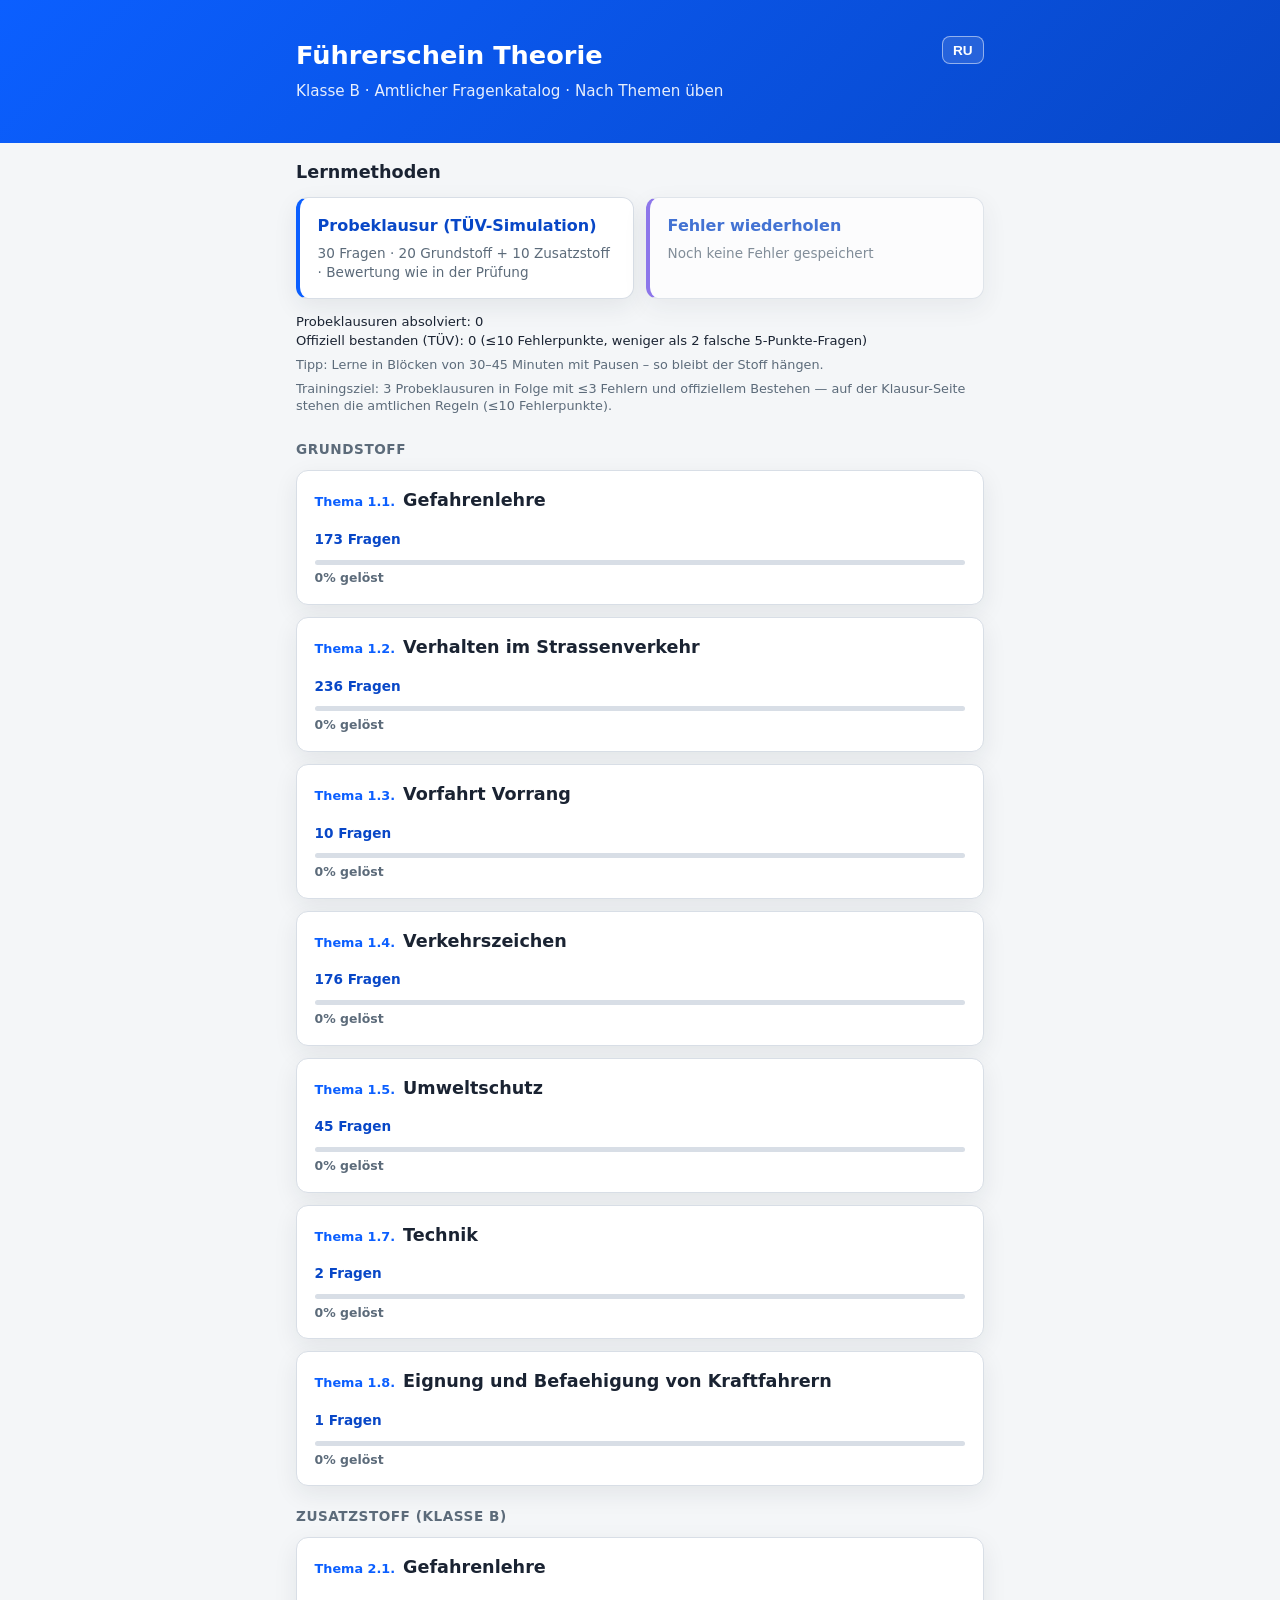
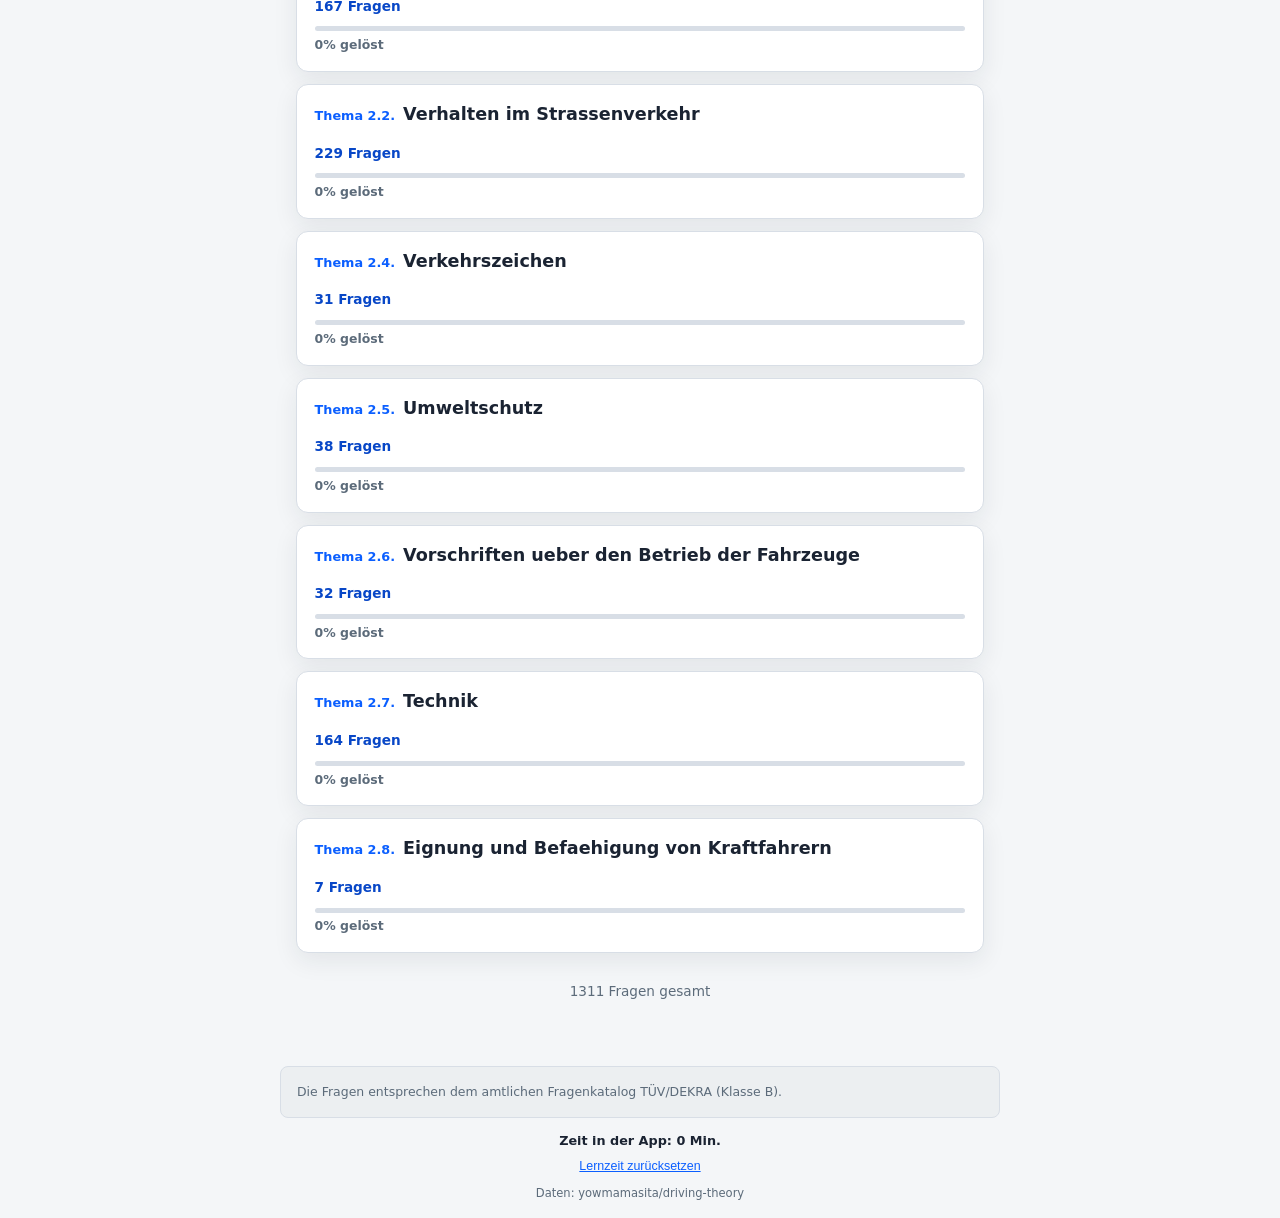
==== public/index.html @ 39f4229c "Add Microsoft Clarity analytics Co-authored-by: Cursor <cursoragent@cursor.com>" ====
<!DOCTYPE html>
<html lang="de">
<head>
  <meta charset="UTF-8">
  <meta name="viewport" content="width=device-width, initial-scale=1.0">
  <meta name="description" content="Führerschein Theorie Klasse B – Üben nach Themen">
  <title>Führerschein Theorie – Klasse B</title>
  <link rel="stylesheet" href="css/styles.css">
  <script type="text/javascript">
    (function(c,l,a,r,i,t,y){
        c[a]=c[a]||function(){(c[a].q=c[a].q||[]).push(arguments)};
        t=l.createElement(r);t.async=1;t.src="https://www.clarity.ms/tag/"+i;
        y=l.getElementsByTagName(r)[0];y.parentNode.insertBefore(t,y);
    })(window, document, "clarity", "script", "wsmziuwn60");
  </script>
</head>
<body>
  <header class="app-header">
    <div class="container header-row">
      <div>
        <h1>Führerschein Theorie</h1>
        <p>Klasse B · Amtlicher Fragenkatalog · Nach Themen üben</p>
      </div>
      <button type="button" id="lang-switch" class="lang-switch" aria-label="Sprache wechseln">RU</button>
    </div>
  </header>

  <main class="container">
    <section id="study-hub" class="study-hub" aria-labelledby="study-hub-title">
      <h2 id="study-hub-title" class="study-hub-title"></h2>
      <div class="study-hub-grid">
        <a id="study-exam-link" class="study-card study-card--exam" href="exam.html">
          <h3 id="study-exam-heading"></h3>
          <p id="study-exam-desc" class="study-card-desc"></p>
        </a>
        <a id="study-review-link" class="study-card study-card--review" href="review.html">
          <h3 id="study-review-heading"></h3>
          <p id="study-review-desc" class="study-card-desc"></p>
        </a>
      </div>
      <p id="study-readiness" class="study-readiness" aria-live="polite"></p>
      <p id="study-tip-session" class="study-tip"></p>
      <p id="study-tip-exam" class="study-tip"></p>
    </section>

    <h2 class="sr-only">Themen</h2>
    <ul id="topic-list" class="topic-list" aria-live="polite">
      <li><p>Themen werden geladen …</p></li>
    </ul>
  </main>

  <footer class="site-footer">
    <aside class="site-disclaimer container" data-site-disclaimer>
      <p class="site-disclaimer-catalog"></p>
      <p class="site-disclaimer-ru hidden"></p>
    </aside>
    <p id="footer-time" class="footer-time"></p>
    <button type="button" id="time-reset-btn" class="footer-link-btn"></button>
    <p class="footer-data"><span id="footer-data-label"></span> <a href="https://github.com/yowmamasita/driving-theory" target="_blank" rel="noopener noreferrer">yowmamasita/driving-theory</a></p>
  </footer>

  <script src="js/i18n.js"></script>
  <script src="js/progress.js"></script>
  <script src="js/study-stats.js"></script>
  <script src="js/time-tracker.js"></script>
  <script src="js/topics.js"></script>
</body>
</html>
---- public/css/styles.css ----
:root {
  --bg: #f4f6f8;
  --surface: #ffffff;
  --text: #1a2332;
  --muted: #5c6b7a;
  --accent: #0b5fff;
  --accent-dark: #0847c7;
  --ok: #0d7a3f;
  --ok-bg: #e8f5ee;
  --bad: #b42318;
  --bad-bg: #fdecea;
  --border: #d8dee6;
  --radius: 12px;
  --shadow: 0 8px 24px rgba(26, 35, 50, 0.08);
  font-family: "Segoe UI", system-ui, -apple-system, sans-serif;
}

*,
*::before,
*::after {
  box-sizing: border-box;
}

body {
  margin: 0;
  min-height: 100dvh;
  background: var(--bg);
  color: var(--text);
  line-height: 1.5;
}

a {
  color: var(--accent);
  text-decoration: none;
}

a:hover {
  text-decoration: underline;
}

.app-header {
  background: linear-gradient(135deg, #0b5fff 0%, #0847c7 100%);
  color: #fff;
  padding: 1.25rem 1rem 1.5rem;
}

.app-header h1 {
  margin: 0;
  font-size: 1.35rem;
  font-weight: 700;
}

.app-header p {
  margin: 0.35rem 0 0;
  opacity: 0.9;
  font-size: 0.95rem;
}

.header-row {
  display: flex;
  align-items: flex-start;
  justify-content: space-between;
  gap: 1rem;
}

.lang-switch {
  flex-shrink: 0;
  border: 1px solid rgba(255, 255, 255, 0.5);
  background: rgba(255, 255, 255, 0.12);
  color: #fff;
  font-size: 0.85rem;
  font-weight: 600;
  padding: 0.35rem 0.65rem;
  border-radius: 8px;
  cursor: pointer;
}

.lang-switch:hover {
  background: rgba(255, 255, 255, 0.22);
}

.site-disclaimer {
  margin: 0 0 1rem;
  padding: 0.65rem 0.85rem;
  font-size: 0.78rem;
  line-height: 1.45;
  color: var(--muted);
  background: rgba(26, 35, 50, 0.03);
  border: 1px solid var(--border);
  border-radius: 8px;
}

.site-disclaimer p {
  margin: 0;
}

.site-disclaimer p + p {
  margin-top: 0.5rem;
}

.site-footer .site-disclaimer {
  margin-bottom: 0.85rem;
  text-align: left;
}

.container {
  width: min(720px, 100%);
  margin: 0 auto;
  padding: 1rem;
}

.back-link {
  display: inline-flex;
  align-items: center;
  gap: 0.35rem;
  margin-bottom: 0.75rem;
  color: var(--muted);
  font-size: 0.9rem;
}

.topic-list {
  list-style: none;
  margin: 0;
  padding: 0;
  display: flex;
  flex-direction: column;
  gap: 1.25rem;
}

.topic-section {
  list-style: none;
}

.topic-section-title {
  margin: 0 0 0.65rem;
  font-size: 0.85rem;
  font-weight: 700;
  letter-spacing: 0.04em;
  text-transform: uppercase;
  color: var(--muted);
}

.topic-section-list {
  list-style: none;
  margin: 0;
  padding: 0;
  display: grid;
  gap: 0.75rem;
}

.catalog-total {
  margin: 0.5rem 0 0;
  font-size: 0.85rem;
  color: var(--muted);
  text-align: center;
}

.topic-card-head {
  display: flex;
  align-items: baseline;
  gap: 0.5rem;
  flex-wrap: wrap;
}

.topic-theme-number {
  font-size: 0.8rem;
  font-weight: 600;
  color: var(--accent);
  white-space: nowrap;
}

.topic-card-head h2 {
  margin: 0;
}

.topic-title-de {
  display: block;
  margin-top: 0.2rem;
  font-size: 0.82rem;
  font-weight: 400;
  color: var(--muted);
  line-height: 1.3;
}

.app-header h1 .topic-title-de {
  font-size: 0.9rem;
  margin-top: 0.25rem;
}

.topic-card-desc {
  margin: 0.35rem 0 0;
  font-size: 0.9rem;
  color: var(--muted);
}

.topic-ru-partial {
  margin: 0.35rem 0 0;
  font-size: 0.78rem;
  color: #9a6700;
}

.topic-card--disabled {
  opacity: 0.72;
  cursor: not-allowed;
  box-shadow: none;
}

.topic-card {
  display: block;
  background: var(--surface);
  border: 1px solid var(--border);
  border-radius: var(--radius);
  padding: 1rem 1.1rem;
  box-shadow: var(--shadow);
  color: inherit;
  text-decoration: none;
  transition: transform 0.15s ease, border-color 0.15s ease;
}

.topic-card:hover {
  transform: translateY(-1px);
  border-color: var(--accent);
  text-decoration: none;
}

.topic-card h2 {
  margin: 0 0 0.35rem;
  font-size: 1.1rem;
}

.topic-card p {
  margin: 0;
  color: var(--muted);
  font-size: 0.92rem;
}

.topic-meta {
  margin-top: 0.6rem;
  font-size: 0.85rem;
  color: var(--accent-dark);
  font-weight: 600;
}

.quiz-card {
  background: var(--surface);
  border: 1px solid var(--border);
  border-radius: var(--radius);
  padding: 1.1rem;
  box-shadow: var(--shadow);
}

.progress-bar {
  height: 6px;
  background: var(--border);
  border-radius: 999px;
  overflow: hidden;
  margin-bottom: 0.75rem;
}

.progress-bar-mastery {
  margin-bottom: 0.35rem;
}

.progress-bar-session {
  margin-bottom: 0.75rem;
  opacity: 0.85;
}

.progress-bar-overall {
  margin: 0.5rem 0 1.25rem;
  height: 8px;
}

.progress-bar-chapter {
  margin: 0.35rem 0 0;
}

.progress-fill {
  height: 100%;
  background: var(--accent);
  width: 0%;
  transition: width 0.2s ease;
  display: block;
}

.progress-fill-mastery {
  background: var(--ok);
}

.progress-fill-session {
  background: var(--accent-dark);
}

.quiz-mastery {
  margin-bottom: 0.5rem;
}

.quiz-mastery-label {
  font-size: 0.8rem;
  color: var(--muted);
  margin-bottom: 0.25rem;
}

.progress-panel .progress-heading {
  margin: 0 0 0.25rem;
  font-size: 1.1rem;
}

.progress-overall-text {
  margin: 0;
  font-weight: 600;
  color: var(--accent-dark);
}

.progress-chapters {
  display: grid;
  gap: 0.85rem;
}

.progress-chapter-head {
  display: flex;
  justify-content: space-between;
  align-items: baseline;
  gap: 0.5rem;
  margin-bottom: 0.25rem;
}

.progress-chapter-title {
  font-size: 0.88rem;
  font-weight: 600;
  line-height: 1.3;
}

.progress-chapter-count {
  font-size: 0.8rem;
  color: var(--muted);
  flex-shrink: 0;
}

.progress-actions {
  margin-top: 1.25rem;
}

.topic-progress {
  margin-top: 0.65rem;
}

.topic-progress-bar {
  height: 5px;
  background: var(--border);
  border-radius: 999px;
  overflow: hidden;
}

.topic-progress-fill {
  display: block;
  height: 100%;
  width: 0%;
  background: var(--ok);
  transition: width 0.2s ease;
}

.topic-progress-label {
  display: block;
  margin-top: 0.3rem;
  font-size: 0.78rem;
  color: var(--muted);
  font-weight: 600;
}

.list-question-actions {
  margin-top: 0.75rem;
}

.btn-know {
  font-size: 0.85rem;
  padding: 0.5rem 0.85rem;
}

.list-question--solved {
  border-color: var(--ok);
}

.list-question--solved .list-question-num {
  color: var(--ok);
}

.list-question--wrong {
  border-color: #d4a017;
}

.quiz-meta {
  display: flex;
  justify-content: space-between;
  align-items: center;
  gap: 0.5rem;
  font-size: 0.85rem;
  color: var(--muted);
  margin-bottom: 0.75rem;
}

.quiz-meta-end {
  display: inline-flex;
  align-items: center;
  gap: 0.5rem;
  flex-wrap: wrap;
  justify-content: flex-end;
}

.question-status-badge {
  display: inline-block;
  font-size: 0.72rem;
  font-weight: 600;
  padding: 0.15rem 0.45rem;
  border-radius: 999px;
  line-height: 1.3;
  white-space: nowrap;
}

.question-status-badge--answered {
  color: #6b5a00;
  background: #fff6d6;
}

.question-status-badge--solved {
  color: var(--ok);
  background: var(--ok-bg);
}

.quiz-card--answered:not(.quiz-card--mastered) {
  border-color: #e8dfc0;
}

.quiz-card--mastered {
  border-color: var(--ok);
  box-shadow: 0 0 0 1px rgba(34, 139, 34, 0.08);
}

.list-question--answered:not(.list-question--solved) {
  border-color: #e8dfc0;
}

.question-text {
  font-size: 1.05rem;
  font-weight: 600;
  margin: 0 0 1rem;
}

.question-media-wrap {
  margin: 0 0 1rem;
}

.question-image,
.question-video {
  display: block;
  max-width: 100%;
  height: auto;
  border-radius: 8px;
  border: 1px solid var(--border);
}

.question-media-wrap .question-image + .question-image {
  margin-top: 0.5rem;
}

.question-video {
  width: 100%;
  background: #000;
}

.question-media-error {
  margin: 0;
  font-size: 0.9rem;
  color: var(--muted, #666);
}

.options {
  display: grid;
  gap: 0.5rem;
  margin: 0 0 1rem;
}

.option {
  display: flex;
  align-items: flex-start;
  gap: 0.65rem;
  padding: 0.75rem 0.85rem;
  border: 1px solid var(--border);
  border-radius: 10px;
  cursor: pointer;
  background: #fafbfc;
  transition: border-color 0.15s, background 0.15s;
}

.option:hover {
  border-color: var(--accent);
}

.option input {
  margin-top: 0.2rem;
  flex-shrink: 0;
}

.option > span {
  display: flex;
  flex-direction: column;
  gap: 0.35rem;
  flex: 1;
  min-width: 0;
}

.option > span:has(.de-peek-trigger) {
  pointer-events: none;
}

.option > span:has(.de-peek-trigger) .de-peek-trigger {
  pointer-events: auto;
}

.option-label-line {
  display: block;
  min-width: 0;
}

.option-image {
  display: block;
  max-width: 140px;
  max-height: 140px;
  width: auto;
  height: auto;
  border-radius: 6px;
  border: 1px solid var(--border);
}

.list-option .option-image {
  max-width: 100px;
  max-height: 100px;
}

.option.selected {
  border-color: var(--accent);
  background: #eef4ff;
}

.option.correct {
  border-color: var(--ok);
  background: var(--ok-bg);
}

.option.wrong {
  border-color: var(--bad);
  background: var(--bad-bg);
}

.option.disabled {
  pointer-events: none;
  opacity: 0.95;
}

.answer-text-entry {
  cursor: text;
  flex-direction: column;
  align-items: stretch;
}

.answer-text-input {
  width: 100%;
  font: inherit;
  padding: 0.55rem 0.65rem;
  border: 1px solid var(--border);
  border-radius: 8px;
  background: #fff;
}

.answer-text-input:focus {
  outline: 2px solid var(--accent);
  outline-offset: 1px;
}

.answer-text-input:disabled {
  opacity: 1;
  cursor: default;
}

.answer-text-hint {
  font-size: 0.85rem;
  color: var(--muted, #666);
}

.btn-row {
  display: flex;
  flex-wrap: wrap;
  gap: 0.5rem;
}

#quiz .quiz-card .btn-row {
  margin-top: 1rem;
}

.btn {
  appearance: none;
  border: none;
  border-radius: 10px;
  padding: 0.7rem 1.1rem;
  font-size: 0.95rem;
  font-weight: 600;
  cursor: pointer;
}

.btn-primary {
  background: var(--accent);
  color: #fff;
}

.btn-primary:hover:not(:disabled) {
  background: var(--accent-dark);
}

.btn-secondary {
  background: #e8ecf2;
  color: var(--text);
}

.btn:disabled {
  opacity: 0.55;
  cursor: not-allowed;
}

.feedback {
  margin-top: 1rem;
  padding: 0.85rem 1rem;
  border-radius: 10px;
  font-size: 0.92rem;
}

.feedback.ok {
  background: var(--ok-bg);
  color: var(--ok);
}

.feedback.bad {
  background: var(--bad-bg);
  color: var(--bad);
}

.feedback.neutral {
  background: #eef4ff;
  color: var(--accent-dark);
}

.feedback p {
  margin: 0.35rem 0 0;
  color: var(--text);
}

.hidden {
  display: none !important;
}

.result-card {
  text-align: center;
  padding: 1.5rem 1rem;
}

.result-card h2 {
  margin: 0 0 0.5rem;
}

.result-score {
  font-size: 2rem;
  font-weight: 700;
  color: var(--accent);
  margin: 0.5rem 0;
}

.mode-tabs {
  display: flex;
  gap: 0.35rem;
  margin-bottom: 1rem;
  padding: 0.25rem;
  background: var(--surface);
  border: 1px solid var(--border);
  border-radius: var(--radius);
  box-shadow: var(--shadow);
}

.mode-tab {
  flex: 1;
  appearance: none;
  border: none;
  background: transparent;
  color: var(--muted);
  font-size: 0.92rem;
  font-weight: 600;
  padding: 0.55rem 0.75rem;
  border-radius: 8px;
  cursor: pointer;
  transition: background 0.15s, color 0.15s;
}

.mode-tab:hover {
  color: var(--text);
  background: #eef4ff;
}

.mode-tab.is-active {
  background: var(--accent);
  color: #fff;
}

.list-toolbar {
  margin-bottom: 0.75rem;
}

.list-search {
  width: 100%;
  padding: 0.65rem 0.85rem;
  font-size: 0.95rem;
  border: 1px solid var(--border);
  border-radius: 10px;
  background: var(--surface);
  color: var(--text);
}

.list-search:focus {
  outline: 2px solid var(--accent);
  outline-offset: 1px;
}

.list-count {
  margin: 0.4rem 0 0;
  font-size: 0.85rem;
  color: var(--muted);
}

.list-questions {
  display: grid;
  gap: 0.65rem;
}

.list-chapters {
  display: grid;
  gap: 1rem;
}

.list-chapter {
  background: var(--surface);
  border: 1px solid var(--border);
  border-radius: var(--radius);
  box-shadow: var(--shadow);
  overflow: hidden;
}

.list-chapter-header {
  display: grid;
  grid-template-columns: 1fr auto auto;
  gap: 0.35rem 0.75rem;
  align-items: center;
  width: 100%;
  padding: 0.85rem 1rem;
  border: none;
  background: linear-gradient(180deg, #f4f7fb 0%, #eef2f7 100%);
  text-align: left;
  cursor: pointer;
  color: inherit;
  font: inherit;
}

.list-chapter-header:hover {
  background: #e8eef6;
}

.list-chapter-title {
  font-size: 1rem;
  font-weight: 700;
  line-height: 1.35;
  color: var(--accent-dark);
}

.list-chapter-meta {
  font-size: 0.8rem;
  color: var(--muted);
  white-space: nowrap;
}

.list-chapter-toggle {
  font-size: 0.75rem;
  color: var(--muted);
}

.list-chapter-body {
  padding: 0.65rem;
  border-top: 1px solid var(--border);
}

.list-chapter.is-collapsed .list-chapter-body {
  display: none;
}

.list-chapter-questions {
  display: grid;
  gap: 0.65rem;
}

.quiz-chapter-wrap {
  margin-bottom: 0.85rem;
}

.quiz-chapter-label {
  display: block;
  font-size: 0.85rem;
  font-weight: 600;
  margin-bottom: 0.35rem;
  color: var(--text);
}

.quiz-chapter-select {
  width: 100%;
  padding: 0.6rem 0.75rem;
  font-size: 0.95rem;
  border: 1px solid var(--border);
  border-radius: 10px;
  background: var(--surface);
  color: var(--text);
}

.quiz-chapter-select:focus {
  outline: 2px solid var(--accent);
  outline-offset: 1px;
}

.list-empty {
  text-align: center;
  color: var(--muted);
  padding: 1.5rem 0;
}

.list-chapter-nav {
  margin-bottom: 1rem;
  padding: 0.85rem 1rem;
  background: var(--surface);
  border: 1px solid var(--border);
  border-radius: var(--radius);
  box-shadow: var(--shadow);
}

.list-chapter-position {
  margin: 0 0 0.35rem;
  font-size: 0.85rem;
  font-weight: 600;
  color: var(--muted);
}

.list-chapter-heading {
  margin: 0 0 0.65rem;
  font-size: 1.05rem;
  font-weight: 700;
  line-height: 1.35;
  color: var(--accent-dark);
}

.list-chapter-select {
  width: 100%;
  margin-bottom: 0.75rem;
  padding: 0.6rem 0.75rem;
  font-size: 0.95rem;
  border: 1px solid var(--border);
  border-radius: 10px;
  background: var(--surface);
  color: var(--text);
}

.list-chapter-select:focus {
  outline: 2px solid var(--accent);
  outline-offset: 1px;
}

.list-chapter-nav-buttons {
  display: flex;
  flex-wrap: wrap;
  gap: 0.5rem;
}

.list-chapter-btn {
  flex: 1 1 calc(50% - 0.25rem);
  min-height: 2.75rem;
  padding-left: 0.75rem;
  padding-right: 0.75rem;
  font-size: 0.9rem;
}

.list-chapter-btn:disabled {
  opacity: 0.45;
  cursor: not-allowed;
}

@media (min-width: 480px) {
  .list-chapter-nav-buttons {
    flex-wrap: nowrap;
    justify-content: space-between;
  }

  .list-chapter-btn {
    flex: 0 1 auto;
    min-width: 8.5rem;
    max-width: 12rem;
  }
}

.list-question {
  background: var(--surface);
  border: 1px solid var(--border);
  border-radius: var(--radius);
  box-shadow: var(--shadow);
  overflow: hidden;
}

.list-question-header {
  display: grid;
  grid-template-columns: auto 1fr auto;
  grid-template-rows: auto auto;
  gap: 0.15rem 0.65rem;
  width: 100%;
  padding: 0.75rem 0.85rem;
  border: none;
  background: transparent;
  text-align: left;
  cursor: pointer;
  color: inherit;
  font: inherit;
}

.list-question-header:hover {
  background: #fafbfc;
}

.list-question-num {
  grid-row: 1 / span 2;
  align-self: center;
  font-weight: 700;
  font-size: 0.9rem;
  color: var(--accent-dark);
  min-width: 1.75rem;
}

.list-question-meta {
  font-size: 0.78rem;
  color: var(--muted);
}

.list-question-preview {
  grid-column: 2;
  font-size: 0.92rem;
  font-weight: 600;
  line-height: 1.35;
  display: -webkit-box;
  -webkit-line-clamp: 2;
  -webkit-box-orient: vertical;
  overflow: hidden;
}

.list-question-toggle {
  grid-row: 1 / span 2;
  align-self: center;
  font-size: 0.7rem;
  color: var(--muted);
}

.list-question-body {
  padding: 0 0.85rem 0.85rem;
  border-top: 1px solid var(--border);
}

.list-question.is-collapsed .list-question-body {
  display: none;
}

.list-question.is-collapsed .list-question-preview {
  -webkit-line-clamp: 1;
}

.list-question-text {
  font-size: 1rem;
  font-weight: 600;
  margin: 0.75rem 0 0.65rem;
}

.list-options {
  list-style: none;
  margin: 0;
  padding: 0;
  display: grid;
  gap: 0.4rem;
}

.list-option {
  padding: 0.55rem 0.7rem;
  border: 1px solid var(--border);
  border-radius: 8px;
  background: #fafbfc;
  font-size: 0.9rem;
  line-height: 1.4;
}

.list-option.correct {
  border-color: var(--ok);
  background: var(--ok-bg);
  color: var(--ok);
  font-weight: 600;
}

.list-explanation-label {
  margin: 0.85rem 0 0.25rem;
  font-size: 0.78rem;
  font-weight: 700;
  text-transform: uppercase;
  letter-spacing: 0.04em;
  color: var(--muted);
}

.list-explanation {
  margin: 0 0 0.25rem;
  padding: 0.65rem 0.75rem;
  font-size: 0.88rem;
  color: var(--text);
  background: #eef4ff;
  border-radius: 8px;
  line-height: 1.45;
}

.exam-settings-toggle {
  display: flex;
  align-items: center;
  gap: 0.5rem;
  margin: 0 0 0.65rem;
  font-size: 0.88rem;
  color: var(--text);
  cursor: pointer;
  user-select: none;
}

.exam-settings-toggle input {
  width: 1rem;
  height: 1rem;
  margin: 0;
  accent-color: var(--accent);
  cursor: pointer;
}

.feedback .exam-explanation {
  margin-top: 0.65rem;
  padding-top: 0.55rem;
  border-top: 1px solid rgba(0, 0, 0, 0.08);
}

.de-peek-line {
  display: inline;
}

.de-peek-text {
  display: inline;
}

.de-peek-trigger {
  display: inline-block;
  width: auto;
  max-width: max-content;
  padding: 0;
  margin: 0;
  margin-left: 0.15em;
  background: none;
  font-size: 0.85em;
  font-weight: 600;
  color: var(--muted);
  text-align: left;
  cursor: help;
  text-decoration: underline;
  text-underline-offset: 0.15em;
  border-radius: 2px;
  white-space: nowrap;
  vertical-align: baseline;
  flex: 0 0 auto;
  align-self: auto;
}

.de-peek-trigger:hover,
.de-peek-trigger:focus-visible,
.de-peek-trigger.is-peek-open {
  color: var(--accent);
  text-decoration-color: var(--accent);
  outline: 2px solid var(--accent);
  outline-offset: 2px;
}

.de-peek-popover {
  position: fixed;
  z-index: 1000;
  max-width: min(360px, calc(100vw - 1rem));
  padding: 0.55rem 0.7rem;
  background: var(--surface);
  border: 1px solid var(--border);
  border-radius: 8px;
  box-shadow: var(--shadow);
  font-size: 0.88rem;
  line-height: 1.4;
  pointer-events: auto;
}

.de-peek-popover-label {
  display: block;
  font-size: 0.72rem;
  font-weight: 700;
  text-transform: uppercase;
  letter-spacing: 0.04em;
  color: var(--muted);
  margin-bottom: 0.25rem;
}

.de-peek-popover-text {
  margin: 0;
  color: var(--text);
  font-weight: 500;
}

.sr-only {
  position: absolute;
  width: 1px;
  height: 1px;
  padding: 0;
  margin: -1px;
  overflow: hidden;
  clip: rect(0, 0, 0, 0);
  white-space: nowrap;
  border: 0;
}

.study-hub {
  margin-bottom: 1.5rem;
}

.study-hub-title {
  margin: 0 0 0.75rem;
  font-size: 1.1rem;
}

.study-hub-grid {
  display: grid;
  gap: 0.75rem;
  grid-template-columns: 1fr;
}

@media (min-width: 560px) {
  .study-hub-grid {
    grid-template-columns: 1fr 1fr;
  }
}

.study-card {
  display: block;
  padding: 1rem 1.1rem;
  background: var(--surface);
  border: 1px solid var(--border);
  border-radius: var(--radius);
  box-shadow: var(--shadow);
  color: inherit;
  text-decoration: none;
  transition: border-color 0.15s, transform 0.15s;
}

.study-card:hover {
  text-decoration: none;
  border-color: var(--accent);
  transform: translateY(-1px);
}

.study-card h3 {
  margin: 0 0 0.35rem;
  font-size: 1rem;
  color: var(--accent-dark);
}

.study-card-desc {
  margin: 0;
  font-size: 0.85rem;
  color: var(--muted);
  line-height: 1.4;
}

.study-card--exam {
  border-left: 4px solid var(--accent);
}

.study-card--review {
  border-left: 4px solid #6b4ce6;
}

.study-card--muted {
  opacity: 0.75;
}

.study-readiness {
  margin: 0.85rem 0 0;
  font-size: 0.82rem;
  color: var(--text);
  line-height: 1.45;
  white-space: pre-line;
}

.study-tip {
  margin: 0.35rem 0 0;
  font-size: 0.8rem;
  color: var(--muted);
  line-height: 1.4;
}

.exam-intro h2 {
  margin-top: 0;
}

.exam-pass-rules {
  margin: 0 0 1rem;
  padding: 0.85rem 1rem;
  font-size: 0.88rem;
  line-height: 1.45;
  background: #f4f7fb;
  border: 1px solid var(--border);
  border-left: 3px solid var(--accent);
  border-radius: 8px;
}

.exam-pass-rules h3 {
  margin: 0 0 0.5rem;
  font-size: 0.95rem;
}

.exam-pass-rules h4 {
  margin: 0.65rem 0 0.35rem;
  font-size: 0.85rem;
  font-weight: 600;
}

.exam-pass-rules section:first-of-type h4 {
  margin-top: 0;
}

.exam-pass-rules-list {
  margin: 0;
  padding-left: 1.15rem;
}

.exam-pass-rules-list li + li {
  margin-top: 0.3rem;
}

.exam-pass-rules-note {
  margin: 0;
  color: var(--muted);
  font-size: 0.85rem;
}

.exam-pass-rules--result {
  margin-bottom: 1rem;
}

.exam-pass-rules-details {
  margin: 0 0 1rem;
  font-size: 0.88rem;
}

.exam-pass-rules-details summary {
  cursor: pointer;
  color: var(--accent-dark);
  font-weight: 600;
  margin-bottom: 0.35rem;
}

.exam-pass-rules-details[open] summary {
  margin-bottom: 0.5rem;
}

.exam-rules {
  margin: 0 0 1rem;
  padding-left: 1.2rem;
  font-size: 0.9rem;
  line-height: 1.45;
}

.exam-rules li + li {
  margin-top: 0.35rem;
}

.exam-pool-note,
.exam-loading,
.review-loading {
  font-size: 0.85rem;
  color: var(--muted);
}

.exam-nav-row {
  margin-top: 0.5rem;
}

.exam-submit-row {
  margin-top: 0.75rem;
}

.exam-answered-hint {
  margin: 0.65rem 0 0;
  font-size: 0.82rem;
  color: var(--muted);
}

.btn-wide {
  width: 100%;
}

.exam-result-verdict {
  font-size: 1.25rem;
  font-weight: 700;
  margin: 0 0 0.5rem;
}

.exam-result-verdict.is-pass {
  color: var(--ok);
}

.exam-result-verdict.is-fail {
  color: var(--bad);
}

.exam-result-detail {
  margin: 0 0 0.75rem;
}

.exam-result-streak {
  margin: 0 0 1rem;
  padding: 0.65rem 0.75rem;
  font-size: 0.88rem;
  background: #f0f4ff;
  border-radius: 8px;
  line-height: 1.4;
  white-space: pre-line;
}

.exam-result-streak.is-ready {
  background: var(--ok-bg);
  color: var(--ok);
  font-weight: 600;
}

.exam-review-list {
  margin: 0 0 1rem;
  text-align: left;
}

.exam-review-list h3 {
  margin: 0 0 0.65rem;
  font-size: 0.95rem;
}

.exam-review-item {
  padding: 0.65rem 0;
  border-top: 1px solid var(--border);
}

.exam-review-item:first-of-type {
  border-top: none;
}

.exam-review-q {
  margin: 0 0 0.35rem;
  font-weight: 600;
  font-size: 0.9rem;
}

.exam-review-a {
  margin: 0;
  font-size: 0.85rem;
  color: var(--muted);
}

.footer-time {
  margin: 0 0 0.35rem;
  font-weight: 600;
  color: var(--text);
}

.footer-link-btn {
  display: inline-block;
  margin: 0 0 0.75rem;
  padding: 0;
  border: none;
  background: none;
  color: var(--accent);
  font-size: 0.78rem;
  cursor: pointer;
  text-decoration: underline;
}

.footer-link-btn:hover {
  color: var(--accent-dark);
}

.footer-data {
  margin: 0;
  font-size: 0.72rem;
}

.footer-data a {
  color: var(--muted);
}

.footer-data a:hover {
  color: var(--accent-dark);
}

.site-footer {
  margin-top: 2rem;
  padding: 1rem;
  text-align: center;
  font-size: 0.8rem;
  color: var(--muted);
}

@media (min-width: 600px) {
  .app-header h1 {
    font-size: 1.6rem;
  }

  .quiz-card {
    padding: 1.35rem 1.5rem;
  }
}
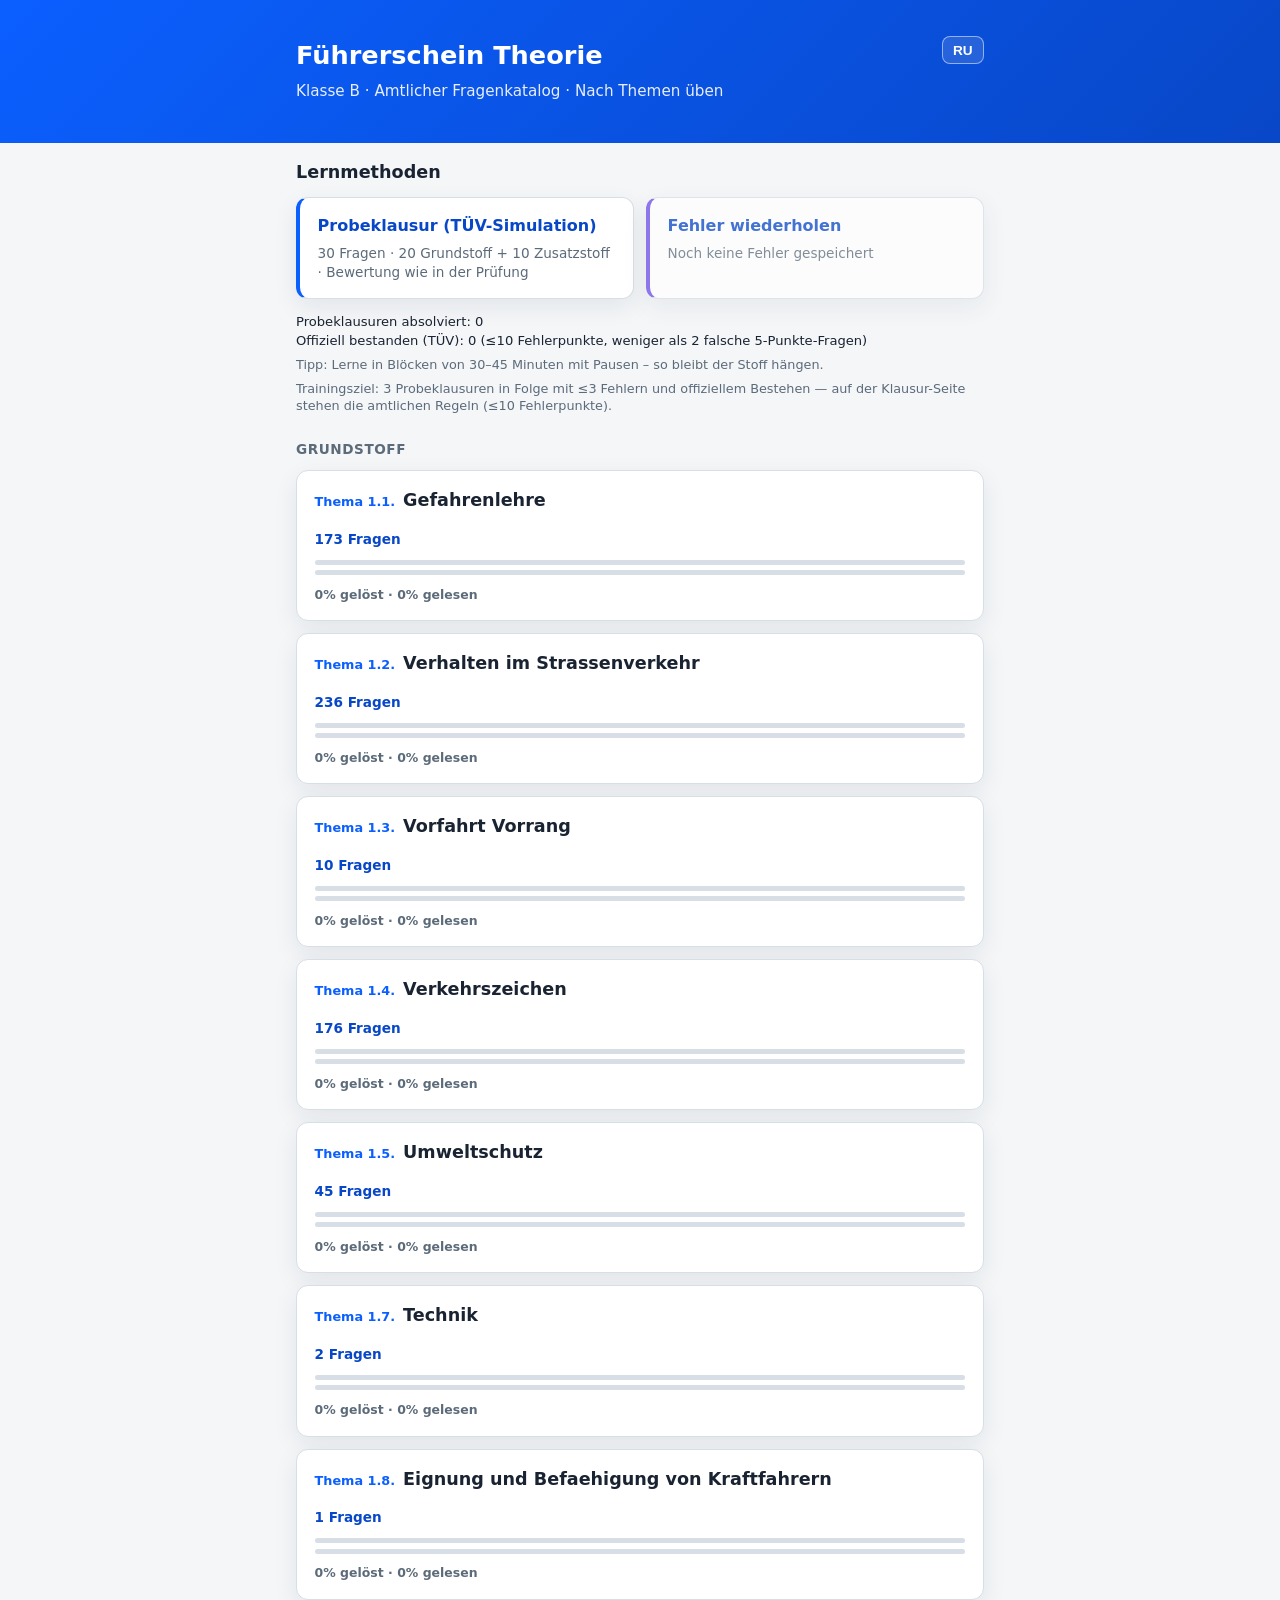
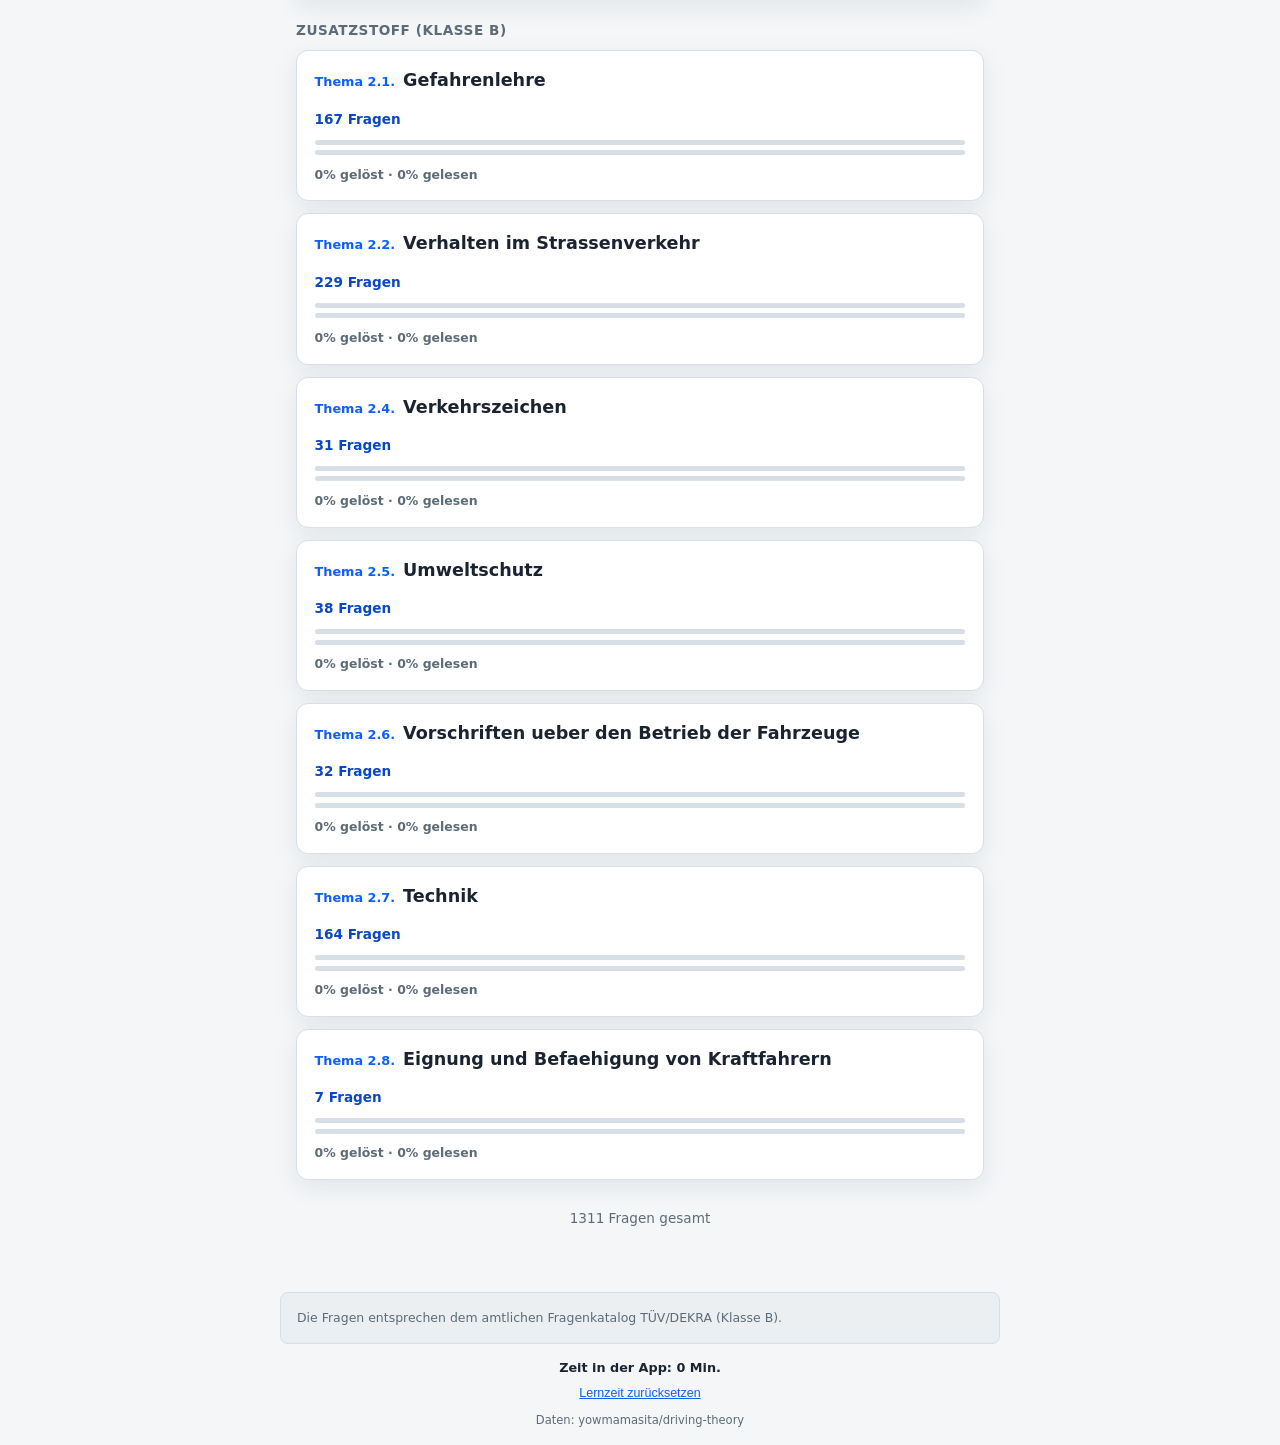
==== commit 6f2c52e7: "Add home continue-reading CTA from saved list position. Persist last list chapter in localStorage an" ====
--- a/public/index.html
+++ b/public/index.html
@@ -3,8 +3,19 @@
 <head>
   <meta charset="UTF-8">
   <meta name="viewport" content="width=device-width, initial-scale=1.0">
-  <meta name="description" content="Führerschein Theorie Klasse B – Üben nach Themen">
+  <meta name="description" content="Amtlicher Fragenkatalog: Themen üben, Quiz, Prüfungssimulation · Deutsch / Русский">
   <title>Führerschein Theorie – Klasse B</title>
+  <link rel="icon" href="/favicon.svg" type="image/svg+xml">
+  <link rel="apple-touch-icon" href="/apple-touch-icon.png" sizes="180x180">
+  <meta property="og:title" content="Führerschein Theorie · Klasse B">
+  <meta property="og:description" content="Amtlicher Fragenkatalog: Themen üben, Quiz, Prüfungssimulation · Deutsch / Русский">
+  <meta property="og:image" content="https://fuehrerschein.pages.dev/og-image.png">
+  <meta property="og:type" content="website">
+  <meta property="og:url" content="https://fuehrerschein.pages.dev/">
+  <meta name="twitter:card" content="summary_large_image">
+  <meta name="twitter:title" content="Führerschein Theorie · Klasse B">
+  <meta name="twitter:description" content="Amtlicher Fragenkatalog: Themen üben, Quiz, Prüfungssimulation · Deutsch / Русский">
+  <meta name="twitter:image" content="https://fuehrerschein.pages.dev/og-image.png">
   <link rel="stylesheet" href="css/styles.css">
   <script type="text/javascript">
     (function(c,l,a,r,i,t,y){
@@ -28,6 +39,10 @@
   <main class="container">
     <section id="study-hub" class="study-hub" aria-labelledby="study-hub-title">
       <h2 id="study-hub-title" class="study-hub-title"></h2>
+      <div id="continue-reading-wrap" class="continue-reading-wrap hidden">
+        <a id="continue-reading-link" class="btn btn-primary continue-reading-btn" href="#"></a>
+        <p id="continue-reading-desc" class="continue-reading-desc"></p>
+      </div>
       <div class="study-hub-grid">
         <a id="study-exam-link" class="study-card study-card--exam" href="exam.html">
           <h3 id="study-exam-heading"></h3>
--- a/public/css/styles.css
+++ b/public/css/styles.css
@@ -7,6 +7,8 @@
   --accent-dark: #0847c7;
   --ok: #0d7a3f;
   --ok-bg: #e8f5ee;
+  --viewed: #e67e22;
+  --viewed-bg: #fef3e7;
   --bad: #b42318;
   --bad-bg: #fdecea;
   --border: #d8dee6;
@@ -287,6 +289,14 @@
   background: var(--ok);
 }
 
+.progress-fill-solved {
+  background: var(--ok);
+}
+
+.progress-fill-viewed {
+  background: var(--viewed);
+}
+
 .progress-fill-session {
   background: var(--accent-dark);
 }
@@ -343,6 +353,8 @@
 
 .topic-progress {
   margin-top: 0.65rem;
+  display: grid;
+  gap: 0.35rem;
 }
 
 .topic-progress-bar {
@@ -356,8 +368,15 @@
   display: block;
   height: 100%;
   width: 0%;
+  transition: width 0.2s ease;
+}
+
+.topic-progress-fill--solved {
   background: var(--ok);
-  transition: width 0.2s ease;
+}
+
+.topic-progress-fill--viewed {
+  background: var(--viewed);
 }
 
 .topic-progress-label {
@@ -553,8 +572,12 @@
 }
 
 .option.disabled {
+  cursor: default;
+  opacity: 0.95;
+}
+
+.option.disabled input {
   pointer-events: none;
-  opacity: 0.95;
 }
 
 .answer-text-entry {
@@ -859,6 +882,44 @@
   color: var(--accent-dark);
 }
 
+.list-chapter-progress {
+  display: grid;
+  gap: 0.5rem;
+  margin-bottom: 0.85rem;
+}
+
+.list-chapter-progress-row {
+  display: grid;
+  grid-template-columns: 4.5rem 1fr auto;
+  gap: 0.4rem 0.5rem;
+  align-items: center;
+}
+
+.list-chapter-progress-label {
+  font-size: 0.78rem;
+  font-weight: 600;
+  color: var(--muted);
+}
+
+.list-chapter-progress-count {
+  font-size: 0.75rem;
+  color: var(--muted);
+  white-space: nowrap;
+}
+
+.list-go-next-chapter {
+  display: block;
+  width: 100%;
+  max-width: 22rem;
+  margin: 1.25rem auto 0;
+  text-align: center;
+  text-decoration: none;
+}
+
+.list-go-next-chapter:hover {
+  text-decoration: none;
+}
+
 .list-chapter-select {
   width: 100%;
   margin-bottom: 0.75rem;
@@ -976,7 +1037,7 @@
 }
 
 .list-question.is-collapsed .list-question-preview {
-  -webkit-line-clamp: 1;
+  -webkit-line-clamp: 4;
 }
 
 .list-question-text {
@@ -1032,7 +1093,7 @@
   display: flex;
   align-items: center;
   gap: 0.5rem;
-  margin: 0 0 0.65rem;
+  margin: 0.65rem 0 0;
   font-size: 0.88rem;
   color: var(--text);
   cursor: pointer;
@@ -1081,6 +1142,8 @@
   vertical-align: baseline;
   flex: 0 0 auto;
   align-self: auto;
+  touch-action: manipulation;
+  -webkit-tap-highlight-color: transparent;
 }
 
 .de-peek-trigger:hover,
@@ -1143,6 +1206,33 @@
   font-size: 1.1rem;
 }
 
+.continue-reading-wrap {
+  margin: 0 0 1rem;
+}
+
+.continue-reading-wrap.hidden {
+  display: none;
+}
+
+.continue-reading-btn {
+  display: block;
+  width: 100%;
+  text-align: center;
+  text-decoration: none;
+}
+
+.continue-reading-btn:hover {
+  text-decoration: none;
+}
+
+.continue-reading-desc {
+  margin: 0.45rem 0 0;
+  font-size: 0.85rem;
+  color: var(--muted);
+  line-height: 1.4;
+  text-align: center;
+}
+
 .study-hub-grid {
   display: grid;
   gap: 0.75rem;
@@ -1215,6 +1305,14 @@
 
 .exam-intro h2 {
   margin-top: 0;
+}
+
+.exam-intro-cta {
+  margin: 0.75rem 0 1rem;
+}
+
+.exam-intro-cta .btn-primary {
+  width: 100%;
 }
 
 .exam-pass-rules {
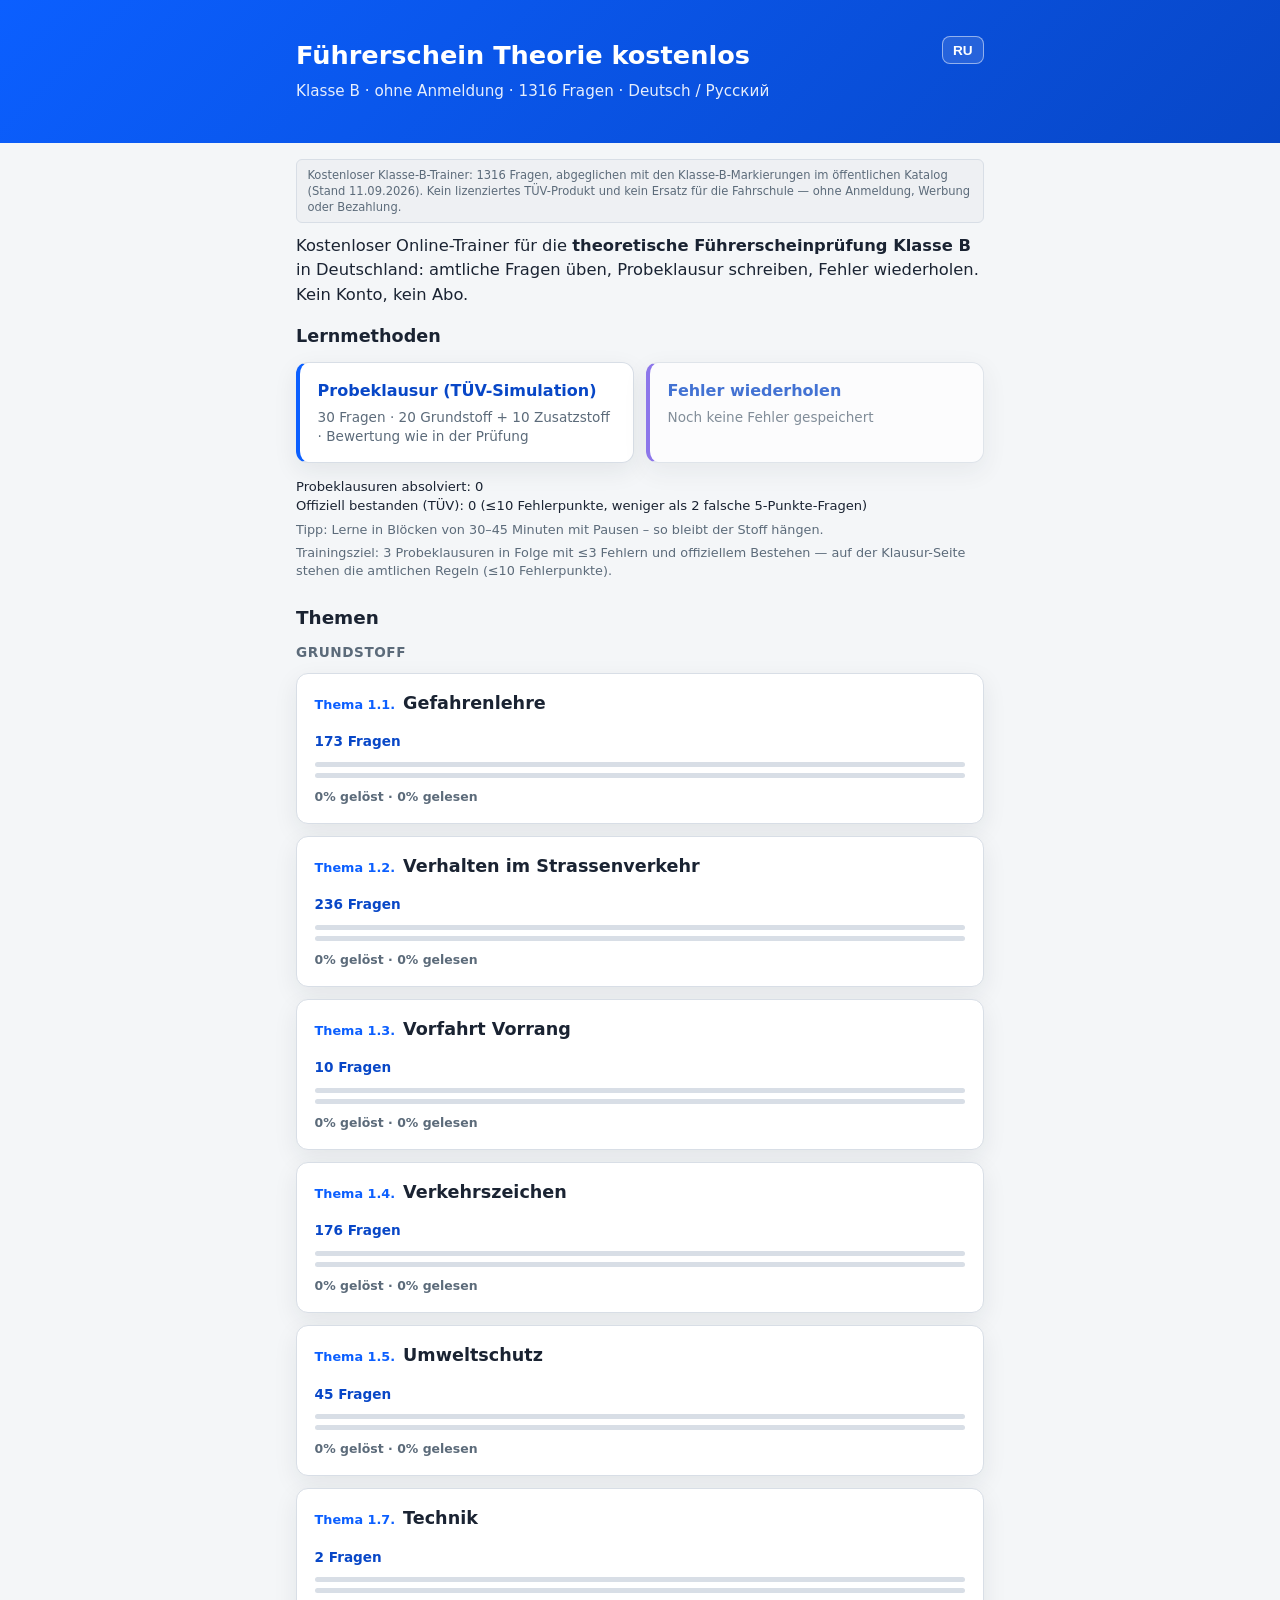
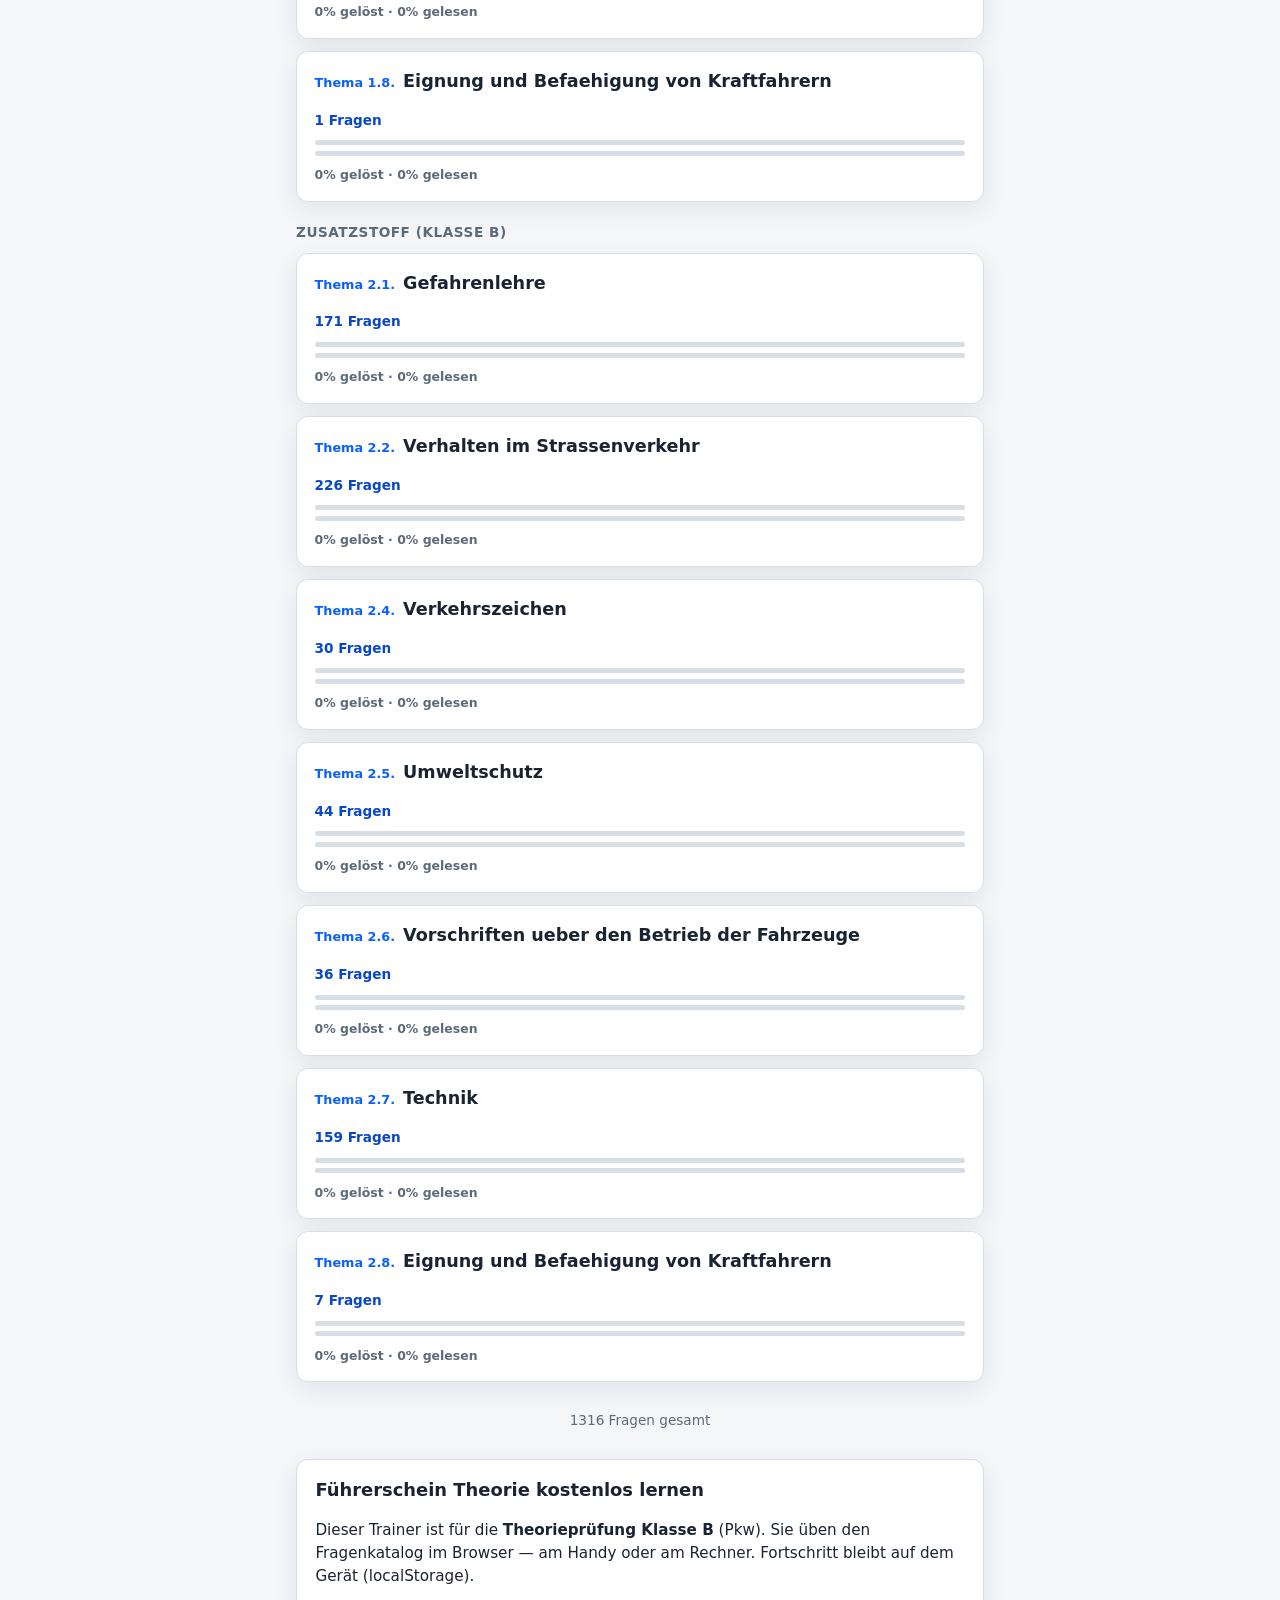
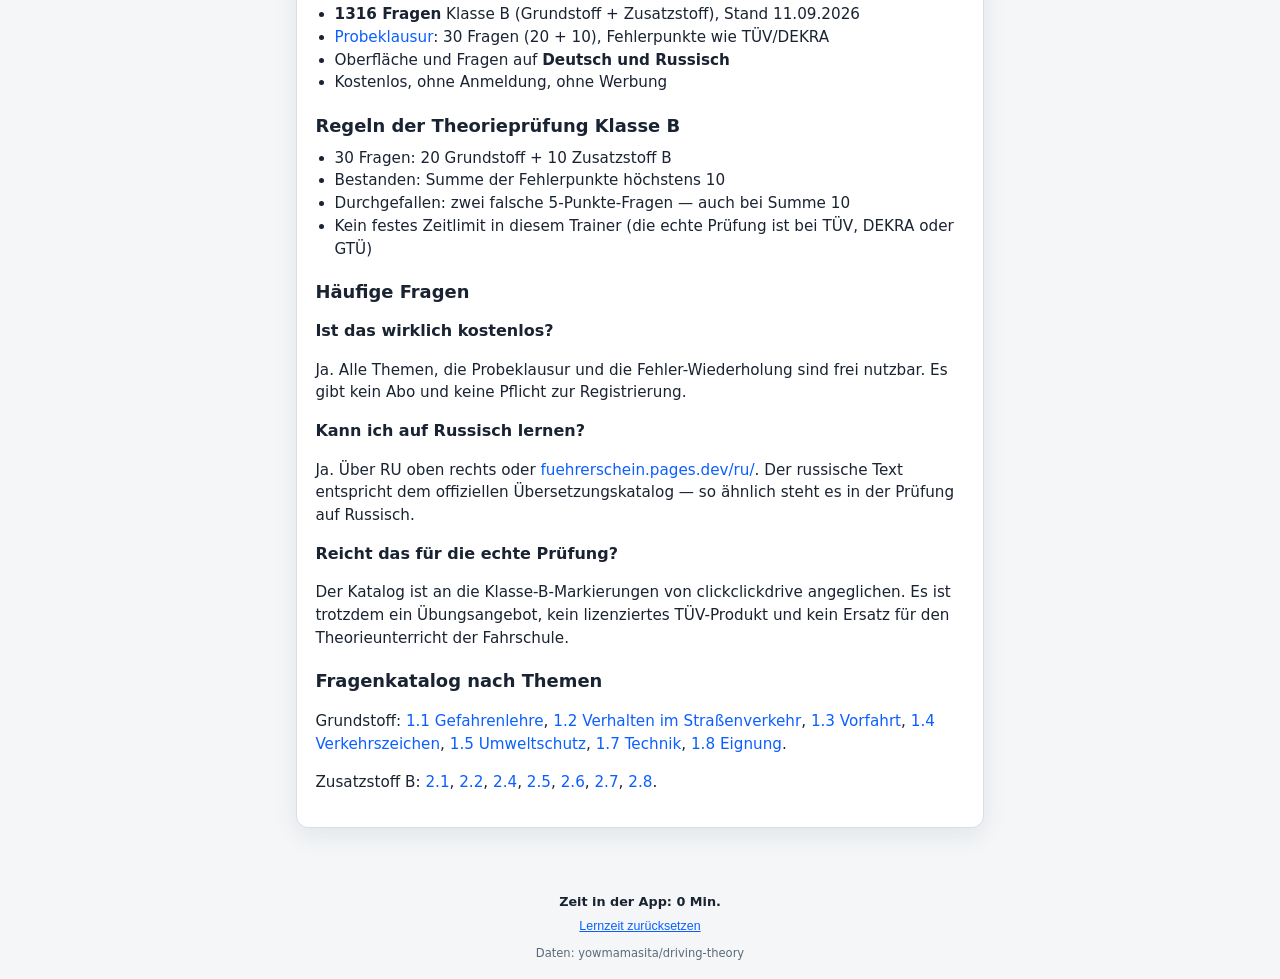
==== commit 12fcc8bc: "Add crawlable SEO so the free Klasse B trainer can appear in search. Co-authored-by: Cursor <cursora" ====
--- a/public/index.html
+++ b/public/index.html
@@ -3,20 +3,68 @@
 <head>
   <meta charset="UTF-8">
   <meta name="viewport" content="width=device-width, initial-scale=1.0">
-  <meta name="description" content="Amtlicher Fragenkatalog: Themen üben, Quiz, Prüfungssimulation · Deutsch / Русский">
-  <title>Führerschein Theorie – Klasse B</title>
+  <title>Führerschein Theorie Klasse B kostenlos – ohne Anmeldung</title>
+  <meta name="description" content="Kostenloser Theorie-Trainer Klasse B: 1316 Fragen, Probeklausur mit 30 Fragen nach TÜV-Regeln. Ohne Anmeldung, auf Deutsch und Russisch.">
+  <meta name="robots" content="index, follow">
+  <link rel="canonical" href="https://fuehrerschein.pages.dev/">
+  <link rel="alternate" hreflang="de" href="https://fuehrerschein.pages.dev/">
+  <link rel="alternate" hreflang="ru" href="https://fuehrerschein.pages.dev/ru/">
+  <link rel="alternate" hreflang="x-default" href="https://fuehrerschein.pages.dev/">
   <link rel="icon" href="/favicon.svg" type="image/svg+xml">
   <link rel="apple-touch-icon" href="/apple-touch-icon.png" sizes="180x180">
-  <meta property="og:title" content="Führerschein Theorie · Klasse B">
-  <meta property="og:description" content="Amtlicher Fragenkatalog: Themen üben, Quiz, Prüfungssimulation · Deutsch / Русский">
+  <meta property="og:title" content="Führerschein Theorie Klasse B kostenlos">
+  <meta property="og:description" content="Kostenloser Theorie-Trainer Klasse B: 1316 Fragen, Probeklausur mit 30 Fragen nach TÜV-Regeln. Ohne Anmeldung, auf Deutsch und Russisch.">
   <meta property="og:image" content="https://fuehrerschein.pages.dev/og-image.png">
   <meta property="og:type" content="website">
   <meta property="og:url" content="https://fuehrerschein.pages.dev/">
+  <meta property="og:locale" content="de_DE">
+  <meta property="og:locale:alternate" content="ru_RU">
   <meta name="twitter:card" content="summary_large_image">
-  <meta name="twitter:title" content="Führerschein Theorie · Klasse B">
-  <meta name="twitter:description" content="Amtlicher Fragenkatalog: Themen üben, Quiz, Prüfungssimulation · Deutsch / Русский">
+  <meta name="twitter:title" content="Führerschein Theorie Klasse B kostenlos">
+  <meta name="twitter:description" content="Kostenloser Theorie-Trainer Klasse B: 1316 Fragen, Probeklausur mit 30 Fragen nach TÜV-Regeln. Ohne Anmeldung, auf Deutsch und Russisch.">
   <meta name="twitter:image" content="https://fuehrerschein.pages.dev/og-image.png">
   <link rel="stylesheet" href="css/styles.css">
+  <script type="application/ld+json" class="seo-de">
+  {
+    "@context": "https://schema.org",
+    "@type": "WebApplication",
+    "name": "Führerschein Theorie Klasse B",
+    "url": "https://fuehrerschein.pages.dev/",
+    "applicationCategory": "EducationalApplication",
+    "inLanguage": ["de", "ru"],
+    "isAccessibleForFree": true,
+    "offers": { "@type": "Offer", "price": "0", "priceCurrency": "EUR" },
+    "description": "Kostenloser Online-Trainer für die theoretische Führerscheinprüfung Klasse B in Deutschland. 1316 Fragen, Probeklausur, Deutsch und Russisch, ohne Anmeldung."
+  }
+  </script>
+  <script type="application/ld+json" class="seo-de">
+  {
+    "@context": "https://schema.org",
+    "@type": "FAQPage",
+    "mainEntity": [
+      {
+        "@type": "Question",
+        "name": "Ist der Führerschein-Theorie-Trainer kostenlos?",
+        "acceptedAnswer": { "@type": "Answer", "text": "Ja. Themen, Quiz, Probeklausur und Wiederholung der Fehler sind kostenlos, ohne Anmeldung, ohne Abo und ohne Werbung." }
+      },
+      {
+        "@type": "Question",
+        "name": "Kann ich die Theorie auf Russisch üben?",
+        "acceptedAnswer": { "@type": "Answer", "text": "Ja. Die Oberfläche und die Fragen gibt es auf Deutsch und Russisch. Der russische Text folgt dem offiziellen Übersetzungskatalog für die Prüfung." }
+      },
+      {
+        "@type": "Question",
+        "name": "Wie viele Fragen hat die Theorieprüfung Klasse B?",
+        "acceptedAnswer": { "@type": "Answer", "text": "30 Fragen: 20 aus dem Grundstoff und 10 aus dem Zusatzstoff Klasse B. Bestanden bei höchstens 10 Fehlerpunkten, nicht aber bei zwei falschen 5-Punkte-Fragen." }
+      },
+      {
+        "@type": "Question",
+        "name": "Sind das die amtlichen Prüfungsfragen?",
+        "acceptedAnswer": { "@type": "Answer", "text": "Der Trainer enthält 1316 Fragen Klasse B, abgeglichen mit den Klasse-B-Markierungen im öffentlichen Fragenkatalog (Stand 11.09.2026). Es ist kein lizenziertes TÜV-Produkt und ersetzt nicht die Fahrschule." }
+      }
+    ]
+  }
+  </script>
   <script type="text/javascript">
     (function(c,l,a,r,i,t,y){
         c[a]=c[a]||function(){(c[a].q=c[a].q||[]).push(arguments)};
@@ -29,14 +77,23 @@
   <header class="app-header">
     <div class="container header-row">
       <div>
-        <h1>Führerschein Theorie</h1>
-        <p>Klasse B · Amtlicher Fragenkatalog · Nach Themen üben</p>
+        <h1 id="site-title">Führerschein Theorie kostenlos</h1>
+        <p id="site-subtitle">Klasse B · ohne Anmeldung · 1316 Fragen · Deutsch / Русский</p>
       </div>
       <button type="button" id="lang-switch" class="lang-switch" aria-label="Sprache wechseln">RU</button>
     </div>
   </header>
 
   <main class="container">
+    <p class="source-notice" data-source-notice></p>
+
+    <section class="seo-pane seo-de" lang="de">
+      <p class="seo-lead">Kostenloser Online-Trainer für die <strong>theoretische Führerscheinprüfung Klasse B</strong> in Deutschland: amtliche Fragen üben, Probeklausur schreiben, Fehler wiederholen. Kein Konto, kein Abo.</p>
+    </section>
+    <section class="seo-pane seo-ru" lang="ru">
+      <p class="seo-lead">Бесплатный онлайн-тренажёр <strong>теории ПДД Германии, класс B</strong>: билеты по темам, пробный экзамен, повтор ошибок. Без регистрации и без подписки.</p>
+    </section>
+
     <section id="study-hub" class="study-hub" aria-labelledby="study-hub-title">
       <h2 id="study-hub-title" class="study-hub-title"></h2>
       <div id="continue-reading-wrap" class="continue-reading-wrap hidden">
@@ -45,12 +102,12 @@
       </div>
       <div class="study-hub-grid">
         <a id="study-exam-link" class="study-card study-card--exam" href="exam.html">
-          <h3 id="study-exam-heading"></h3>
-          <p id="study-exam-desc" class="study-card-desc"></p>
+          <h3 id="study-exam-heading">Probeklausur</h3>
+          <p id="study-exam-desc" class="study-card-desc">30 Fragen nach TÜV-Regeln</p>
         </a>
         <a id="study-review-link" class="study-card study-card--review" href="review.html">
-          <h3 id="study-review-heading"></h3>
-          <p id="study-review-desc" class="study-card-desc"></p>
+          <h3 id="study-review-heading">Fehler wiederholen</h3>
+          <p id="study-review-desc" class="study-card-desc">Falsche Antworten gezielt üben</p>
         </a>
       </div>
       <p id="study-readiness" class="study-readiness" aria-live="polite"></p>
@@ -58,17 +115,69 @@
       <p id="study-tip-exam" class="study-tip"></p>
     </section>
 
-    <h2 class="sr-only">Themen</h2>
+    <h2 id="topics-heading">Themen</h2>
     <ul id="topic-list" class="topic-list" aria-live="polite">
       <li><p>Themen werden geladen …</p></li>
     </ul>
+
+    <article class="seo-article seo-pane seo-de" lang="de">
+      <h2>Führerschein Theorie kostenlos lernen</h2>
+      <p>Dieser Trainer ist für die <strong>Theorieprüfung Klasse B</strong> (Pkw). Sie üben den Fragenkatalog im Browser — am Handy oder am Rechner. Fortschritt bleibt auf dem Gerät (localStorage).</p>
+      <ul>
+        <li><strong>1316 Fragen</strong> Klasse B (Grundstoff + Zusatzstoff), Stand 11.09.2026</li>
+        <li><a href="exam.html">Probeklausur</a>: 30 Fragen (20 + 10), Fehlerpunkte wie TÜV/DEKRA</li>
+        <li>Oberfläche und Fragen auf <strong>Deutsch und Russisch</strong></li>
+        <li>Kostenlos, ohne Anmeldung, ohne Werbung</li>
+      </ul>
+      <h2>Regeln der Theorieprüfung Klasse B</h2>
+      <ul>
+        <li>30 Fragen: 20 Grundstoff + 10 Zusatzstoff B</li>
+        <li>Bestanden: Summe der Fehlerpunkte höchstens 10</li>
+        <li>Durchgefallen: zwei falsche 5-Punkte-Fragen — auch bei Summe 10</li>
+        <li>Kein festes Zeitlimit in diesem Trainer (die echte Prüfung ist bei TÜV, DEKRA oder GTÜ)</li>
+      </ul>
+      <h2>Häufige Fragen</h2>
+      <h3>Ist das wirklich kostenlos?</h3>
+      <p>Ja. Alle Themen, die Probeklausur und die Fehler-Wiederholung sind frei nutzbar. Es gibt kein Abo und keine Pflicht zur Registrierung.</p>
+      <h3>Kann ich auf Russisch lernen?</h3>
+      <p>Ja. Über RU oben rechts oder <a href="/ru/">fuehrerschein.pages.dev/ru/</a>. Der russische Text entspricht dem offiziellen Übersetzungskatalog — so ähnlich steht es in der Prüfung auf Russisch.</p>
+      <h3>Reicht das für die echte Prüfung?</h3>
+      <p>Der Katalog ist an die Klasse-B-Markierungen von clickclickdrive angeglichen. Es ist trotzdem ein Übungsangebot, kein lizenziertes TÜV-Produkt und kein Ersatz für den Theorieunterricht der Fahrschule.</p>
+      <h2>Fragenkatalog nach Themen</h2>
+      <p>Grundstoff: <a href="topic.html?id=1-1-gefahrenlehre">1.1 Gefahrenlehre</a>, <a href="topic.html?id=1-2-verhalten-im-strassenverkehr">1.2 Verhalten im Straßenverkehr</a>, <a href="topic.html?id=1-3-vorfahrt-vorrang">1.3 Vorfahrt</a>, <a href="topic.html?id=1-4-verkehrszeichen">1.4 Verkehrszeichen</a>, <a href="topic.html?id=1-5-umweltschutz">1.5 Umweltschutz</a>, <a href="topic.html?id=1-7-technik">1.7 Technik</a>, <a href="topic.html?id=1-8-eignung-und-befaehigung-von-kraftfahrern">1.8 Eignung</a>.</p>
+      <p>Zusatzstoff B: <a href="topic.html?id=2-1-gefahrenlehre">2.1</a>, <a href="topic.html?id=2-2-verhalten-im-strassenverkehr">2.2</a>, <a href="topic.html?id=2-4-verkehrszeichen">2.4</a>, <a href="topic.html?id=2-5-umweltschutz">2.5</a>, <a href="topic.html?id=2-6-vorschriften-ueber-den-betrieb-der-fahrzeuge">2.6</a>, <a href="topic.html?id=2-7-technik">2.7</a>, <a href="topic.html?id=2-8-eignung-und-befaehigung-von-kraftfahrern">2.8</a>.</p>
+    </article>
+
+    <article class="seo-article seo-pane seo-ru" lang="ru">
+      <h2>Бесплатный тренажёр теории ПДД Германии</h2>
+      <p>Сайт для подготовки к <strong>теоретическому экзамену Klasse B</strong> (легковой автомобиль). Каталог вопросов, квиз по темам, пробный экзамен. Прогресс хранится в браузере, аккаунт не нужен.</p>
+      <ul>
+        <li><strong>1316 вопросов</strong> класса B (Grundstoff + Zusatzstoff), снимок 11.09.2026</li>
+        <li><a href="exam.html">Пробный экзамен</a>: 30 вопросов (20 + 10), штрафные баллы как у TÜV/DEKRA</li>
+        <li>Интерфейс и формулировки на <strong>русском и немецком</strong></li>
+        <li>Бесплатно, без регистрации, без рекламы</li>
+      </ul>
+      <h2>Правила экзамена Klasse B</h2>
+      <ul>
+        <li>30 вопросов: 20 общих + 10 дополнительных класса B</li>
+        <li>Сдано: сумма штрафных баллов не больше 10</li>
+        <li>Не сдано сразу: две ошибочные 5-балльные вопросы — даже если сумма 10</li>
+        <li>В тренажёре нет лимита времени (живой экзамен — в TÜV, DEKRA или GTÜ)</li>
+      </ul>
+      <h2>Частые вопросы</h2>
+      <h3>Это правда бесплатно?</h3>
+      <p>Да. Темы, пробный экзамен и повтор ошибок открыты. Нет подписки и нет обязательной регистрации.</p>
+      <h3>Можно на русском?</h3>
+      <p>Да. Кнопка RU или адрес <a href="/ru/">/ru/</a>. Русский текст — как в официальном переводном каталоге, на экзамене формулировки похожие.</p>
+      <h3>Этого хватит на настоящий экзамен?</h3>
+      <p>Пул вопросов сверен с метками Klasse B в публичном каталоге clickclickdrive. Это тренажёр, не лицензия TÜV и не замена занятий в автошколе.</p>
+      <h2>Билеты по темам</h2>
+      <p>Общая часть: <a href="topic.html?id=1-1-gefahrenlehre">1.1 опасности</a>, <a href="topic.html?id=1-2-verhalten-im-strassenverkehr">1.2 поведение в движении</a>, <a href="topic.html?id=1-3-vorfahrt-vorrang">1.3 преимущество</a>, <a href="topic.html?id=1-4-verkehrszeichen">1.4 знаки</a>, <a href="topic.html?id=1-5-umweltschutz">1.5 экология</a>, <a href="topic.html?id=1-7-technik">1.7 техника</a>, <a href="topic.html?id=1-8-eignung-und-befaehigung-von-kraftfahrern">1.8 допуск водителя</a>.</p>
+      <p>Дополнительно B: <a href="topic.html?id=2-1-gefahrenlehre">2.1</a>, <a href="topic.html?id=2-2-verhalten-im-strassenverkehr">2.2</a>, <a href="topic.html?id=2-4-verkehrszeichen">2.4</a>, <a href="topic.html?id=2-5-umweltschutz">2.5</a>, <a href="topic.html?id=2-6-vorschriften-ueber-den-betrieb-der-fahrzeuge">2.6</a>, <a href="topic.html?id=2-7-technik">2.7</a>, <a href="topic.html?id=2-8-eignung-und-befaehigung-von-kraftfahrern">2.8</a>.</p>
+    </article>
   </main>
 
   <footer class="site-footer">
-    <aside class="site-disclaimer container" data-site-disclaimer>
-      <p class="site-disclaimer-catalog"></p>
-      <p class="site-disclaimer-ru hidden"></p>
-    </aside>
     <p id="footer-time" class="footer-time"></p>
     <button type="button" id="time-reset-btn" class="footer-link-btn"></button>
     <p class="footer-data"><span id="footer-data-label"></span> <a href="https://github.com/yowmamasita/driving-theory" target="_blank" rel="noopener noreferrer">yowmamasita/driving-theory</a></p>
--- a/public/css/styles.css
+++ b/public/css/styles.css
@@ -81,15 +81,23 @@
   background: rgba(255, 255, 255, 0.22);
 }
 
+.source-notice,
 .site-disclaimer {
-  margin: 0 0 1rem;
-  padding: 0.65rem 0.85rem;
-  font-size: 0.78rem;
-  line-height: 1.45;
-  color: var(--muted);
-  background: rgba(26, 35, 50, 0.03);
-  border: 1px solid var(--border);
-  border-radius: 8px;
+  margin: 0 0 0.65rem;
+  padding: 0.45rem 0.65rem;
+  font-size: 0.72rem;
+  line-height: 1.4;
+  color: var(--muted);
+  background: rgba(26, 35, 50, 0.025);
+  border: 1px solid var(--border);
+  border-radius: 6px;
+}
+
+.site-disclaimer--compact {
+  margin-bottom: 0.5rem;
+  padding: 0.4rem 0.6rem;
+  font-size: 0.7rem;
+  line-height: 1.38;
 }
 
 .site-disclaimer p {
@@ -485,6 +493,17 @@
 .question-video {
   width: 100%;
   background: #000;
+}
+
+.question-video--tap-expand {
+  cursor: pointer;
+  touch-action: manipulation;
+}
+
+.question-media-wrap .question-image {
+  cursor: default;
+  -webkit-user-drag: none;
+  user-select: none;
 }
 
 .question-media-error {
@@ -1512,6 +1531,63 @@
   color: var(--accent-dark);
 }
 
+.seo-ru {
+  display: none;
+}
+
+html[lang="ru"] .seo-de {
+  display: none;
+}
+
+html[lang="ru"] .seo-ru {
+  display: block;
+}
+
+.seo-lead {
+  margin: 0 0 1rem;
+  font-size: 1.02rem;
+  color: var(--text);
+}
+
+.seo-article {
+  margin: 1.75rem 0 0;
+  padding: 1.1rem 1.15rem;
+  background: var(--surface);
+  border: 1px solid var(--border);
+  border-radius: var(--radius);
+  box-shadow: var(--shadow);
+}
+
+.seo-article h2 {
+  margin: 1.15rem 0 0.45rem;
+  font-size: 1.12rem;
+}
+
+.seo-article h2:first-child {
+  margin-top: 0;
+}
+
+.seo-article h3 {
+  margin: 0.85rem 0 0.3rem;
+  font-size: 1rem;
+}
+
+.seo-article p,
+.seo-article li {
+  color: var(--text);
+  font-size: 0.95rem;
+}
+
+.seo-article ul {
+  margin: 0.35rem 0 0.7rem;
+  padding-left: 1.2rem;
+}
+
+#topics-heading {
+  margin: 1.5rem 0 0.65rem;
+  font-size: 1.15rem;
+}
+
 .site-footer {
   margin-top: 2rem;
   padding: 1rem;
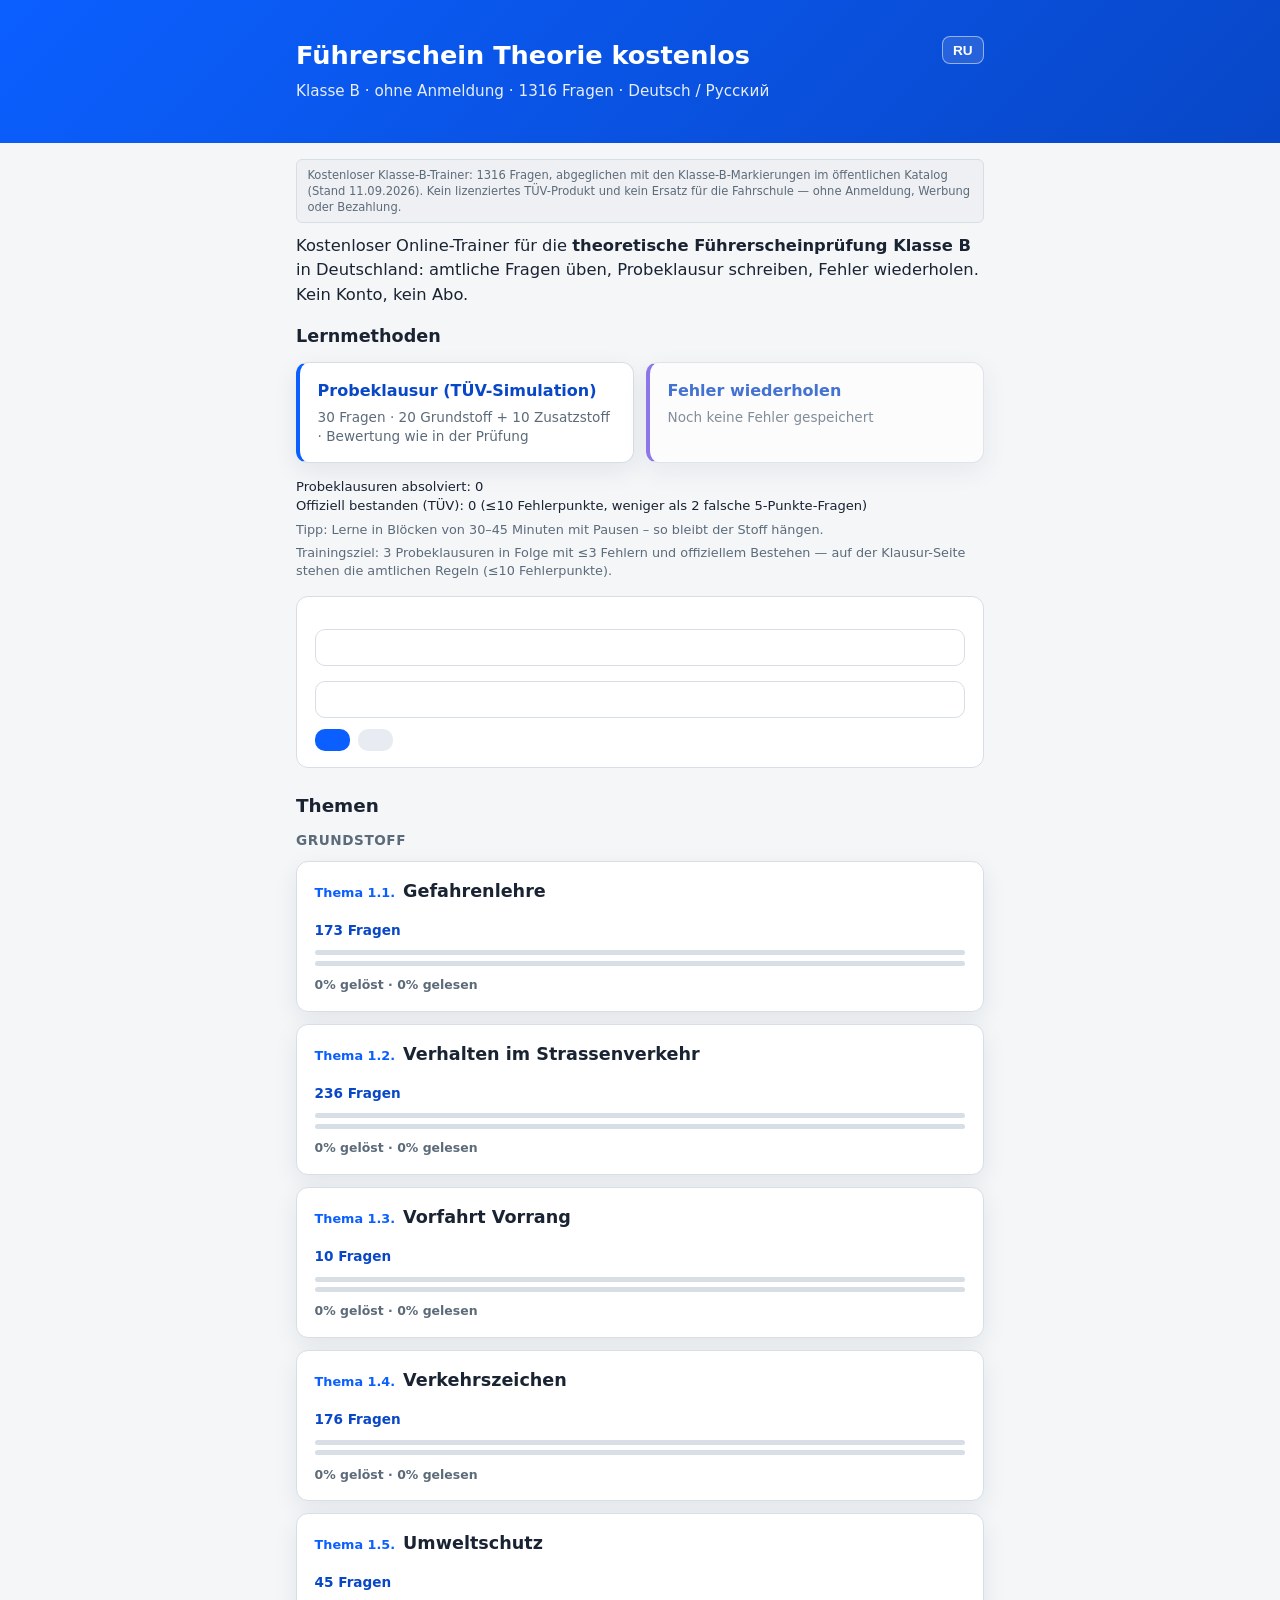
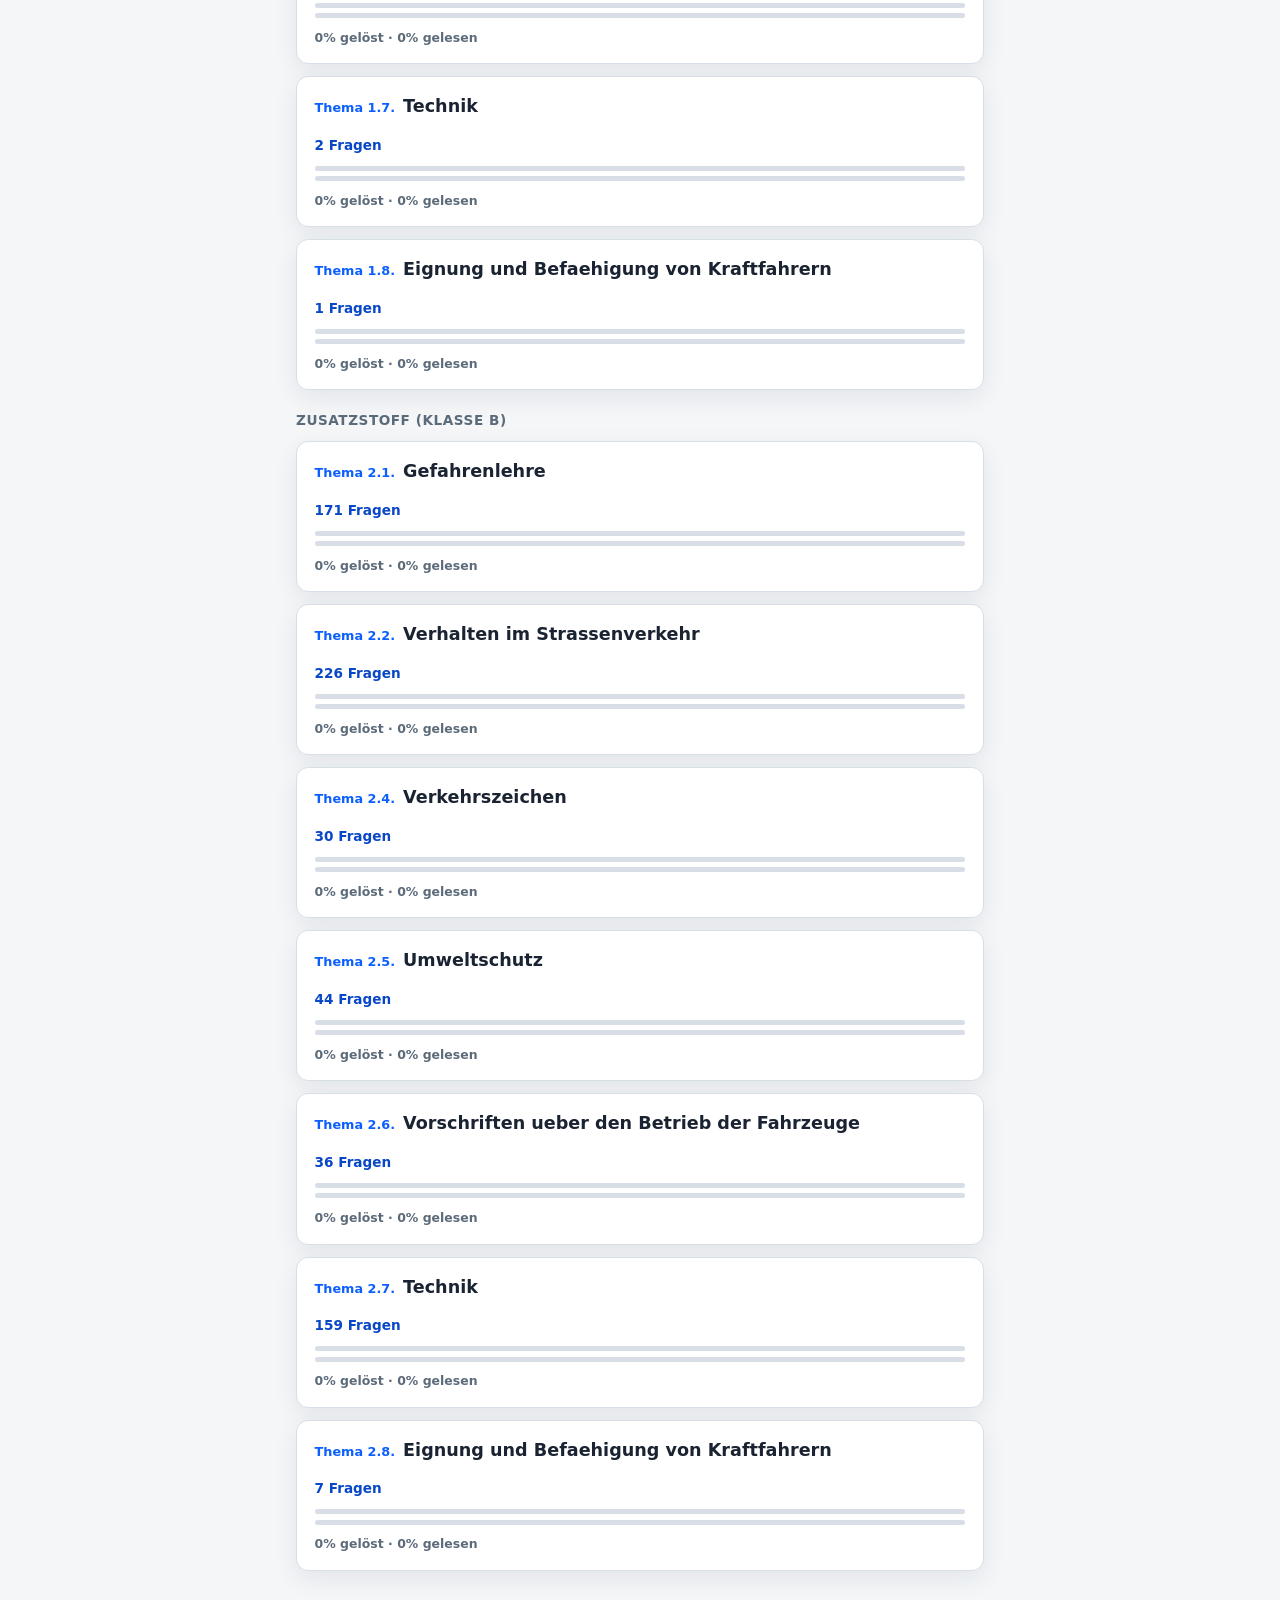
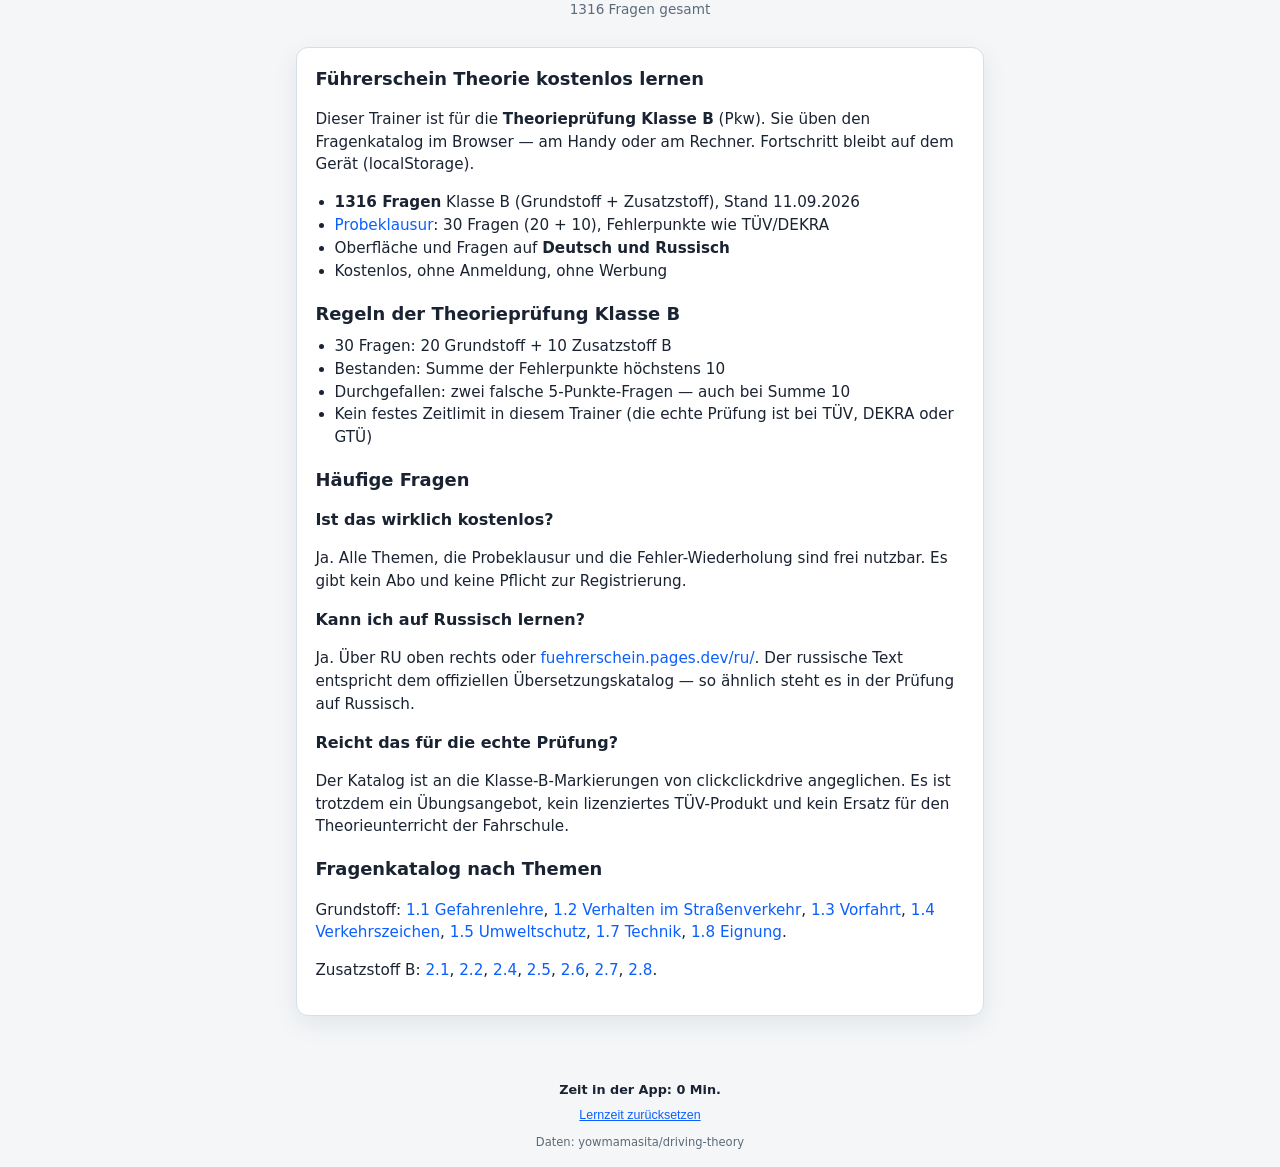
==== commit d43d90c6: "Add optional name-password sync so progress survives a phone change." ====
--- a/public/index.html
+++ b/public/index.html
@@ -113,6 +113,29 @@
       <p id="study-readiness" class="study-readiness" aria-live="polite"></p>
       <p id="study-tip-session" class="study-tip"></p>
       <p id="study-tip-exam" class="study-tip"></p>
+      <section id="account-panel" class="account-panel">
+        <h3 id="account-title" class="account-title"></h3>
+        <p id="account-hint" class="account-hint"></p>
+        <form id="account-form" class="account-form">
+          <label class="account-field">
+            <span id="account-user-label"></span>
+            <input id="account-user" name="user" autocomplete="username" maxlength="24" required>
+          </label>
+          <label class="account-field">
+            <span id="account-password-label"></span>
+            <input id="account-password" name="password" type="password" autocomplete="current-password" maxlength="72" required>
+          </label>
+          <div class="btn-row">
+            <button type="submit" id="account-login-btn" class="btn btn-primary"></button>
+            <button type="button" id="account-register-btn" class="btn btn-secondary"></button>
+          </div>
+        </form>
+        <div id="account-session" class="account-session hidden">
+          <p id="account-session-text"></p>
+          <button type="button" id="account-logout-btn" class="footer-link-btn"></button>
+        </div>
+        <p id="account-status" class="account-status" hidden></p>
+      </section>
     </section>
 
     <h2 id="topics-heading">Themen</h2>
@@ -187,6 +210,7 @@
   <script src="js/progress.js"></script>
   <script src="js/study-stats.js"></script>
   <script src="js/time-tracker.js"></script>
+  <script src="js/account.js"></script>
   <script src="js/topics.js"></script>
 </body>
 </html>
--- a/public/css/styles.css
+++ b/public/css/styles.css
@@ -1322,6 +1322,64 @@
   line-height: 1.4;
 }
 
+.account-panel {
+  margin: 1rem 0 0;
+  padding: 1rem 1.1rem;
+  background: var(--surface);
+  border: 1px solid var(--border);
+  border-radius: var(--radius);
+}
+
+.account-title {
+  margin: 0 0 0.35rem;
+  font-size: 1rem;
+}
+
+.account-hint,
+.account-session p {
+  margin: 0 0 0.75rem;
+  font-size: 0.82rem;
+  color: var(--muted);
+  line-height: 1.4;
+}
+
+.account-form {
+  display: grid;
+  gap: 0.65rem;
+}
+
+.account-field {
+  display: grid;
+  gap: 0.25rem;
+  font-size: 0.82rem;
+  color: var(--muted);
+}
+
+.account-field input {
+  width: 100%;
+  padding: 0.55rem 0.7rem;
+  border: 1px solid var(--border);
+  border-radius: 10px;
+  font-size: 1rem;
+  color: var(--text);
+  background: #fff;
+}
+
+.account-field input:focus {
+  outline: 2px solid var(--accent);
+  outline-offset: 1px;
+}
+
+.account-status {
+  margin: 0.7rem 0 0;
+  font-size: 0.82rem;
+  color: var(--ok);
+}
+
+.account-status--bad {
+  color: var(--bad);
+}
+
 .exam-intro h2 {
   margin-top: 0;
 }
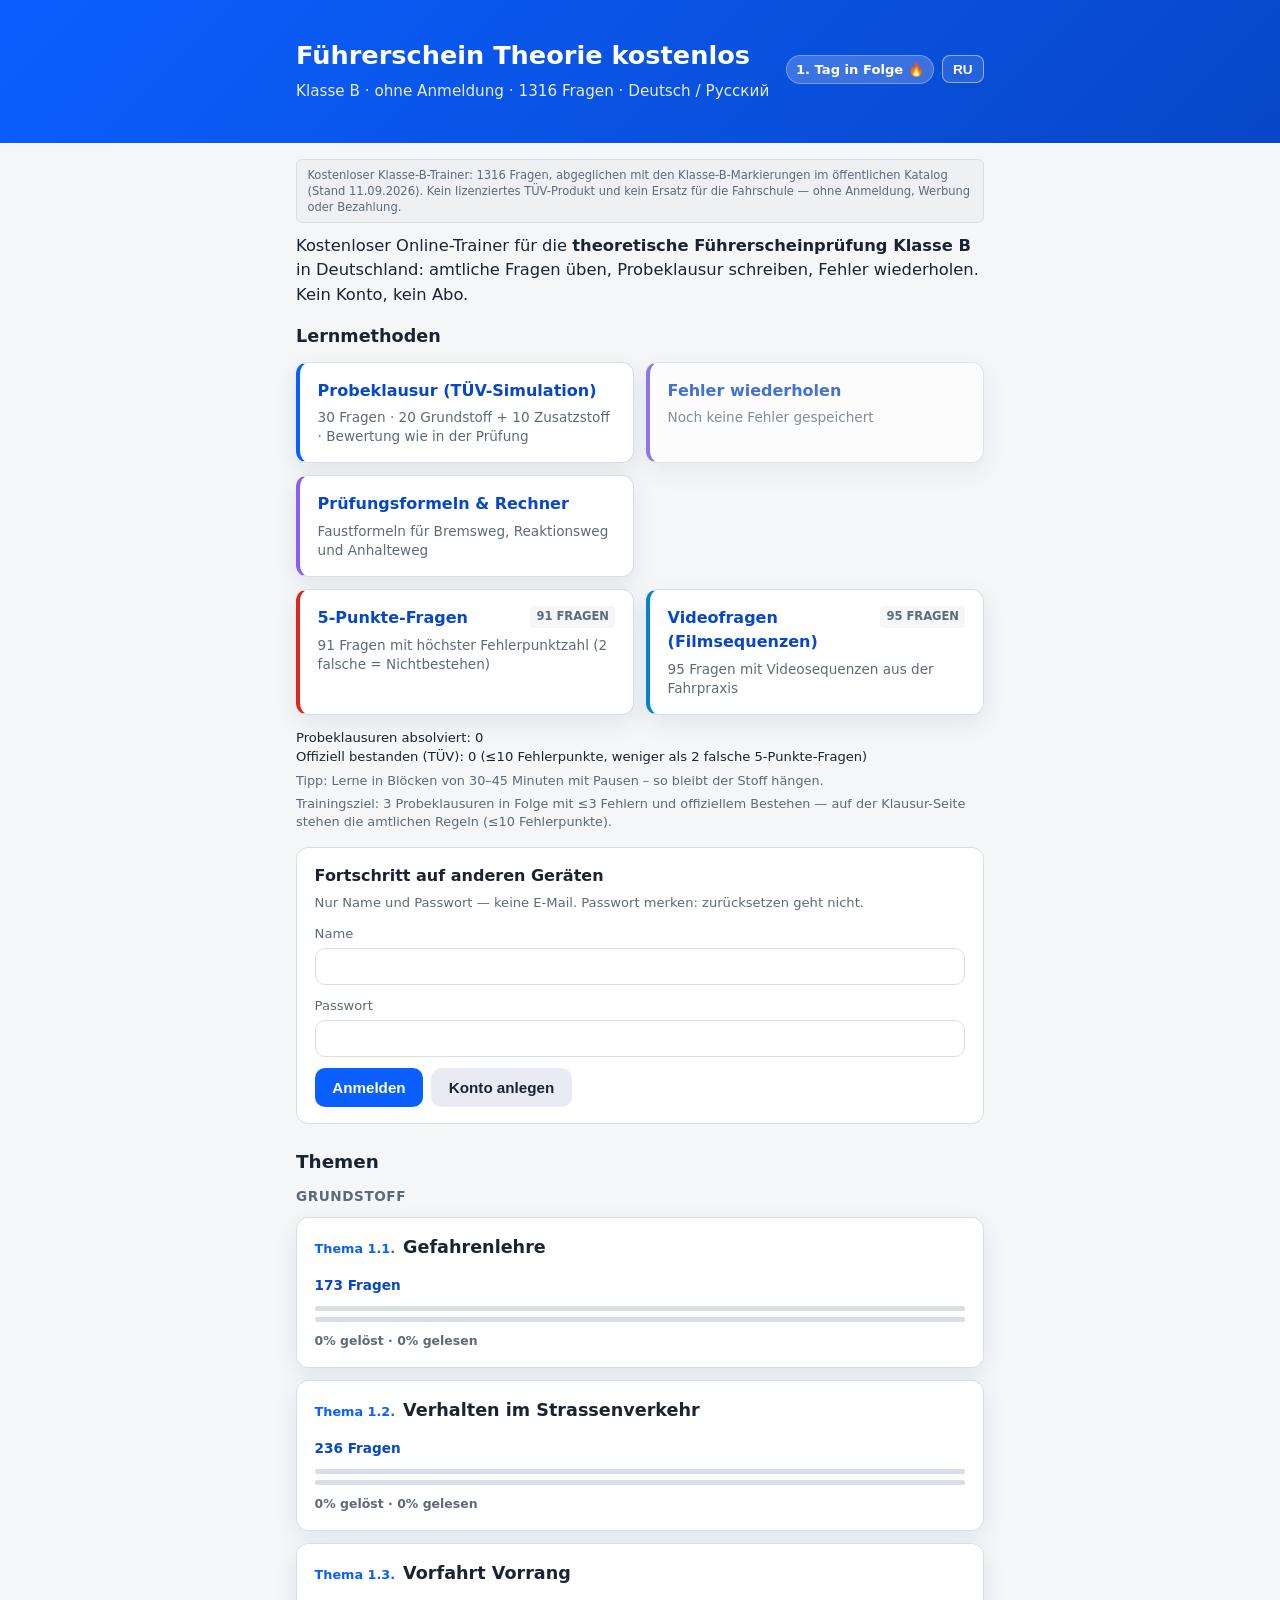
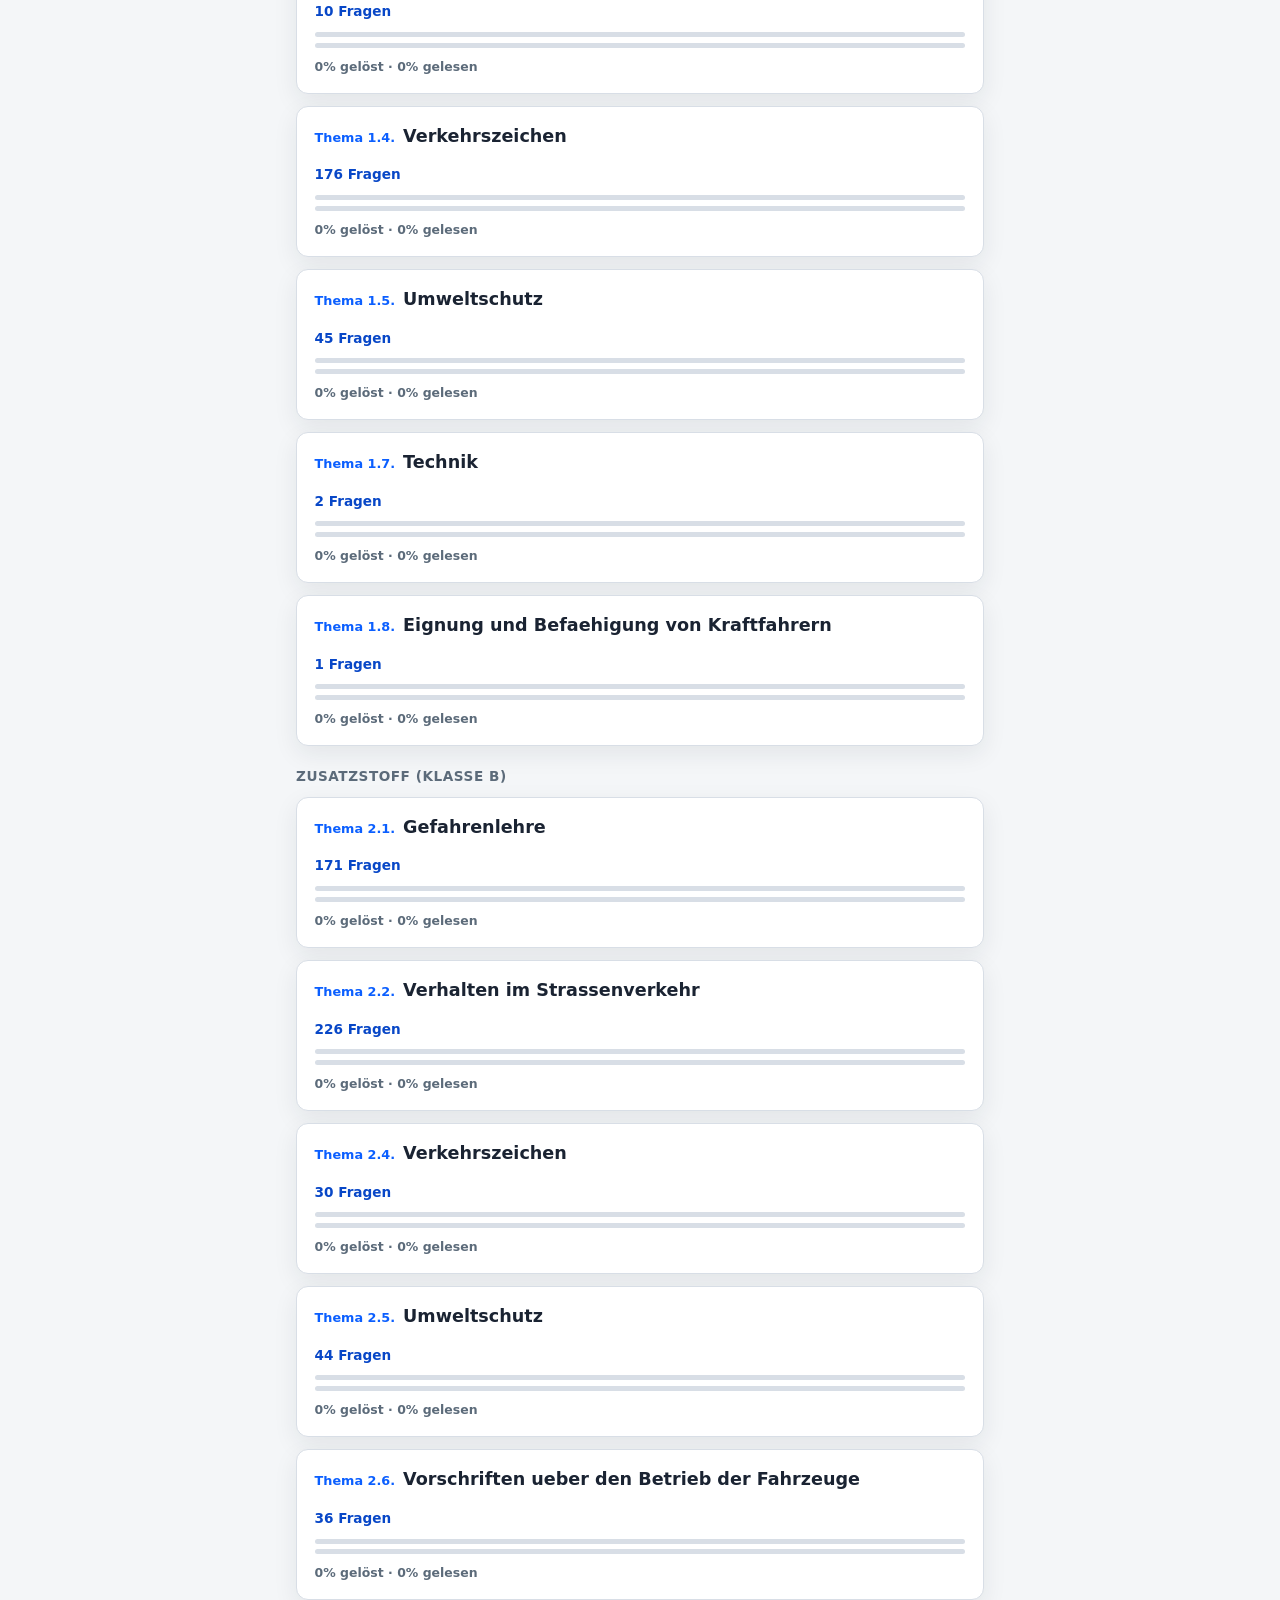
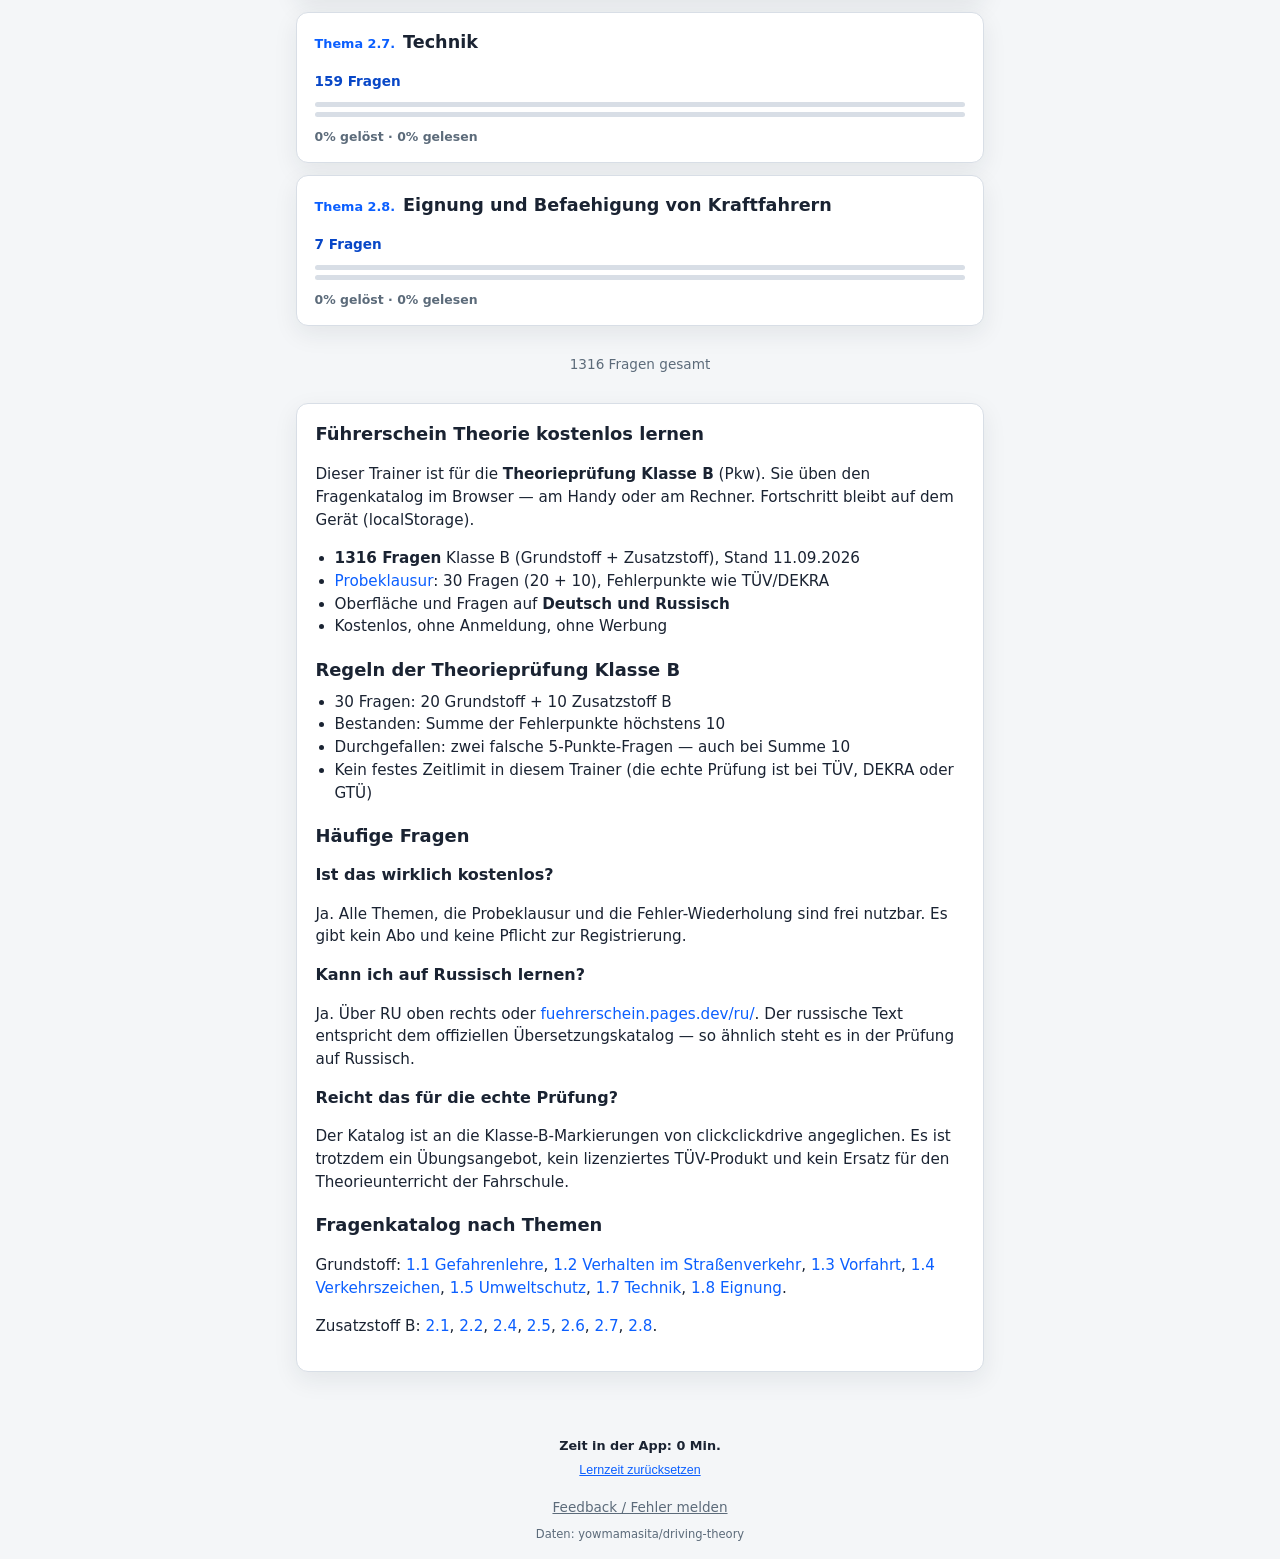
==== commit 2ec1e7ef: "Add PWA offline support, exam sharing, formulas calculator, and 5-point/video collections" ====
--- a/public/index.html
+++ b/public/index.html
@@ -12,6 +12,11 @@
   <link rel="alternate" hreflang="x-default" href="https://fuehrerschein.pages.dev/">
   <link rel="icon" href="/favicon.svg" type="image/svg+xml">
   <link rel="apple-touch-icon" href="/apple-touch-icon.png" sizes="180x180">
+  <link rel="manifest" href="/manifest.json">
+  <meta name="theme-color" content="#1e3a8a">
+  <meta name="apple-mobile-web-app-capable" content="yes">
+  <meta name="apple-mobile-web-app-status-bar-style" content="black-translucent">
+  <meta name="apple-mobile-web-app-title" content="Führerschein">
   <meta property="og:title" content="Führerschein Theorie Klasse B kostenlos">
   <meta property="og:description" content="Kostenloser Theorie-Trainer Klasse B: 1316 Fragen, Probeklausur mit 30 Fragen nach TÜV-Regeln. Ohne Anmeldung, auf Deutsch und Russisch.">
   <meta property="og:image" content="https://fuehrerschein.pages.dev/og-image.png">
@@ -80,7 +85,11 @@
         <h1 id="site-title">Führerschein Theorie kostenlos</h1>
         <p id="site-subtitle">Klasse B · ohne Anmeldung · 1316 Fragen · Deutsch / Русский</p>
       </div>
-      <button type="button" id="lang-switch" class="lang-switch" aria-label="Sprache wechseln">RU</button>
+      <div class="header-right">
+        <span id="streak-pill" class="streak-pill hidden" title="Lernserie"></span>
+        <button type="button" id="pwa-install-btn" class="pwa-install-btn hidden"></button>
+        <button type="button" id="lang-switch" class="lang-switch" aria-label="Sprache wechseln">RU</button>
+      </div>
     </div>
   </header>
 
@@ -108,6 +117,22 @@
         <a id="study-review-link" class="study-card study-card--review" href="review.html">
           <h3 id="study-review-heading">Fehler wiederholen</h3>
           <p id="study-review-desc" class="study-card-desc">Falsche Antworten gezielt üben</p>
+        </a>
+        <a id="study-formulas-link" class="study-card study-card--formulas" href="formulas.html">
+          <h3 id="study-formulas-heading">Prüfungsformeln & Rechner</h3>
+          <p id="study-formulas-desc" class="study-card-desc">Reaktionsweg, Bremsweg, Anhalteweg</p>
+        </a>
+      </div>
+      <div class="study-fokus-grid">
+        <a id="study-5points-link" class="study-card study-card--5points" href="topic.html?id=5-punkte-fragen">
+          <span class="study-card-badge">91 Fragen</span>
+          <h3 id="study-5points-heading">5-Punkte-Fragen</h3>
+          <p id="study-5points-desc" class="study-card-desc">Fragen mit höchster Fehlerpunktzahl (2 falsche = Nichtbestehen)</p>
+        </a>
+        <a id="study-video-link" class="study-card study-card--video" href="topic.html?id=videofragen">
+          <span class="study-card-badge">95 Fragen</span>
+          <h3 id="study-video-heading">Videofragen</h3>
+          <p id="study-video-desc" class="study-card-desc">Situationen mit Filmsequenz aus der Fahrpraxis</p>
         </a>
       </div>
       <p id="study-readiness" class="study-readiness" aria-live="polite"></p>
@@ -203,6 +228,7 @@
   <footer class="site-footer">
     <p id="footer-time" class="footer-time"></p>
     <button type="button" id="time-reset-btn" class="footer-link-btn"></button>
+    <p class="footer-feedback"><a id="footer-feedback-link" href="mailto:gorelikgo@gmail.com?subject=Feedback:%20Fuehrerschein">Feedback / Fehler melden</a></p>
     <p class="footer-data"><span id="footer-data-label"></span> <a href="https://github.com/yowmamasita/driving-theory" target="_blank" rel="noopener noreferrer">yowmamasita/driving-theory</a></p>
   </footer>
 
@@ -212,5 +238,12 @@
   <script src="js/time-tracker.js"></script>
   <script src="js/account.js"></script>
   <script src="js/topics.js"></script>
+  <script>
+    if ("serviceWorker" in navigator) {
+      window.addEventListener("load", () => {
+        navigator.serviceWorker.register("/sw.js").catch(() => {});
+      });
+    }
+  </script>
 </body>
 </html>
--- a/public/css/styles.css
+++ b/public/css/styles.css
@@ -1380,6 +1380,69 @@
   color: var(--bad);
 }
 
+.account-panel--nudge {
+  border-color: color-mix(in srgb, var(--accent) 45%, var(--border));
+  box-shadow: 0 0 0 1px color-mix(in srgb, var(--accent) 18%, transparent);
+}
+
+.save-prompt {
+  margin: 1rem 0 0;
+  padding: 0.95rem 1.05rem;
+  background: var(--surface);
+  border: 1px solid color-mix(in srgb, var(--accent) 40%, var(--border));
+  border-radius: var(--radius);
+}
+
+.save-prompt--sticky {
+  position: sticky;
+  bottom: 0.7rem;
+  z-index: 8;
+  margin: 1.2rem 0 0.4rem;
+  box-shadow: 0 10px 30px rgba(0, 0, 0, 0.12);
+}
+
+.save-prompt-title {
+  margin: 0 0 0.3rem;
+  font-size: 1rem;
+  font-weight: 650;
+}
+
+.save-prompt-text {
+  margin: 0 0 0.75rem;
+  font-size: 0.84rem;
+  color: var(--muted);
+  line-height: 1.4;
+}
+
+.save-prompt-actions {
+  margin: 0;
+}
+
+.save-prompt .account-form {
+  margin-top: 0.2rem;
+}
+
+.digest-prompt .account-field input[type="email"] {
+  width: 100%;
+  padding: 0.55rem 0.7rem;
+  border: 1px solid var(--border);
+  border-radius: 10px;
+  font-size: 1rem;
+}
+
+.digest-consent {
+  display: flex;
+  gap: 0.5rem;
+  align-items: flex-start;
+  font-size: 0.8rem;
+  color: var(--muted);
+  line-height: 1.35;
+}
+
+.digest-consent input {
+  margin-top: 0.15rem;
+}
+
 .exam-intro h2 {
   margin-top: 0;
 }
@@ -1663,3 +1726,292 @@
     padding: 1.35rem 1.5rem;
   }
 }
+
+/* Exam Result Sharing */
+.exam-share-toast {
+  text-align: center;
+  font-size: 0.9rem;
+  color: var(--ok);
+  font-weight: 600;
+  margin-top: 0.75rem;
+  background: var(--ok-bg);
+  padding: 0.5rem 0.75rem;
+  border-radius: var(--radius);
+  border: 1px solid rgba(13, 122, 63, 0.2);
+}
+
+/* Formulas Page & Calculator */
+.formulas-lead {
+  color: var(--muted);
+  font-size: 0.95rem;
+  margin: 0.25rem 0 1rem;
+}
+
+.calc-input-wrap {
+  margin-bottom: 1.25rem;
+  padding: 1rem;
+  background: var(--bg);
+  border-radius: var(--radius);
+  border: 1px solid var(--border);
+}
+
+.calc-label {
+  display: block;
+  font-weight: 600;
+  font-size: 0.9rem;
+  margin-bottom: 0.4rem;
+}
+
+.calc-input-row {
+  display: flex;
+  align-items: center;
+  gap: 0.5rem;
+  margin-bottom: 0.75rem;
+}
+
+.calc-number-input {
+  font-size: 1.4rem;
+  font-weight: 700;
+  width: 120px;
+  padding: 0.35rem 0.6rem;
+  border: 2px solid var(--accent);
+  border-radius: 8px;
+  background: var(--surface);
+  color: var(--text);
+  text-align: center;
+}
+
+.calc-unit {
+  font-size: 1.1rem;
+  font-weight: 600;
+  color: var(--muted);
+}
+
+.calc-preset-btns {
+  display: flex;
+  flex-wrap: wrap;
+  gap: 0.4rem;
+}
+
+.btn-preset {
+  background: var(--surface);
+  border: 1px solid var(--border);
+  color: var(--text);
+  font-size: 0.85rem;
+  padding: 0.35rem 0.65rem;
+  border-radius: 6px;
+  cursor: pointer;
+  transition: all 0.15s ease;
+}
+
+.btn-preset:hover {
+  border-color: var(--accent);
+  color: var(--accent);
+}
+
+.btn-preset.active {
+  background: var(--accent);
+  border-color: var(--accent);
+  color: #fff;
+  font-weight: 600;
+}
+
+.calc-results-grid {
+  display: grid;
+  gap: 0.75rem;
+  grid-template-columns: 1fr;
+}
+
+@media (min-width: 600px) {
+  .calc-results-grid {
+    grid-template-columns: 1fr 1fr;
+  }
+}
+
+.calc-result-box {
+  background: var(--surface);
+  border: 1px solid var(--border);
+  border-radius: var(--radius);
+  padding: 0.9rem 1rem;
+  display: flex;
+  flex-direction: column;
+}
+
+.calc-result-box--total {
+  border-color: var(--accent);
+  background: #f0f6ff;
+}
+
+.calc-result-header {
+  display: flex;
+  justify-content: space-between;
+  align-items: center;
+  margin-bottom: 0.35rem;
+}
+
+.calc-tag {
+  font-size: 0.8rem;
+  font-weight: 700;
+  text-transform: uppercase;
+  letter-spacing: 0.03em;
+}
+
+.tag-reaction { color: #d97706; }
+.tag-brake { color: #2563eb; }
+.tag-danger { color: #dc2626; }
+.tag-total { color: #059669; }
+
+.calc-formula-text {
+  font-size: 0.8rem;
+  color: var(--muted);
+  font-family: ui-monospace, monospace;
+}
+
+.calc-result-val {
+  font-size: 1.8rem;
+  font-weight: 800;
+  line-height: 1.2;
+  margin: 0.2rem 0;
+}
+
+.calc-result-val.highlight {
+  color: var(--accent-dark);
+}
+
+.calc-result-desc {
+  font-size: 0.82rem;
+  color: var(--muted);
+  margin: 0;
+  margin-top: auto;
+}
+
+/* Exam numbers table */
+.table-responsive {
+  overflow-x: auto;
+  margin: 1rem 0;
+}
+
+.exam-numbers-table {
+  width: 100%;
+  border-collapse: collapse;
+  text-align: left;
+  font-size: 0.9rem;
+}
+
+.exam-numbers-table th,
+.exam-numbers-table td {
+  padding: 0.65rem 0.75rem;
+  border-bottom: 1px solid var(--border);
+}
+
+.exam-numbers-table th {
+  background: var(--bg);
+  font-weight: 600;
+  color: var(--muted);
+  font-size: 0.8rem;
+  text-transform: uppercase;
+}
+
+.exam-rules-bullets {
+  padding-left: 1.2rem;
+  margin: 0.5rem 0;
+}
+
+.exam-rules-bullets li {
+  margin-bottom: 0.5rem;
+  font-size: 0.92rem;
+  line-height: 1.45;
+}
+
+.study-card--formulas {
+  border-left: 4px solid #8b5cf6;
+}
+
+.footer-feedback {
+  margin: 0.5rem 0;
+  font-size: 0.85rem;
+}
+
+.footer-feedback a {
+  color: var(--muted);
+  text-decoration: underline;
+}
+
+.footer-feedback a:hover {
+  color: var(--accent);
+}
+
+/* Header Right & Streak Pill */
+.header-row {
+  display: flex;
+  justify-content: space-between;
+  align-items: center;
+  gap: 1rem;
+}
+
+.header-right {
+  display: flex;
+  align-items: center;
+  gap: 0.5rem;
+  flex-shrink: 0;
+}
+
+.streak-pill {
+  background: rgba(255, 255, 255, 0.2);
+  border: 1px solid rgba(255, 255, 255, 0.3);
+  padding: 0.25rem 0.55rem;
+  border-radius: 999px;
+  font-size: 0.82rem;
+  font-weight: 700;
+  color: #fff;
+  white-space: nowrap;
+}
+
+.pwa-install-btn {
+  background: rgba(255, 255, 255, 0.2);
+  border: 1px solid rgba(255, 255, 255, 0.4);
+  color: #fff;
+  padding: 0.25rem 0.55rem;
+  border-radius: 8px;
+  font-size: 0.8rem;
+  font-weight: 600;
+  cursor: pointer;
+  white-space: nowrap;
+}
+
+.pwa-install-btn:hover {
+  background: rgba(255, 255, 255, 0.35);
+}
+
+/* Special Focus Grid */
+.study-fokus-grid {
+  display: grid;
+  gap: 0.75rem;
+  grid-template-columns: 1fr;
+  margin-top: 0.75rem;
+}
+
+@media (min-width: 560px) {
+  .study-fokus-grid {
+    grid-template-columns: 1fr 1fr;
+  }
+}
+
+.study-card--5points {
+  border-left: 4px solid #dc2626;
+}
+
+.study-card--video {
+  border-left: 4px solid #0284c7;
+}
+
+.study-card-badge {
+  font-size: 0.72rem;
+  font-weight: 700;
+  color: var(--muted);
+  text-transform: uppercase;
+  float: right;
+  background: var(--bg);
+  padding: 0.15rem 0.4rem;
+  border-radius: 4px;
+}
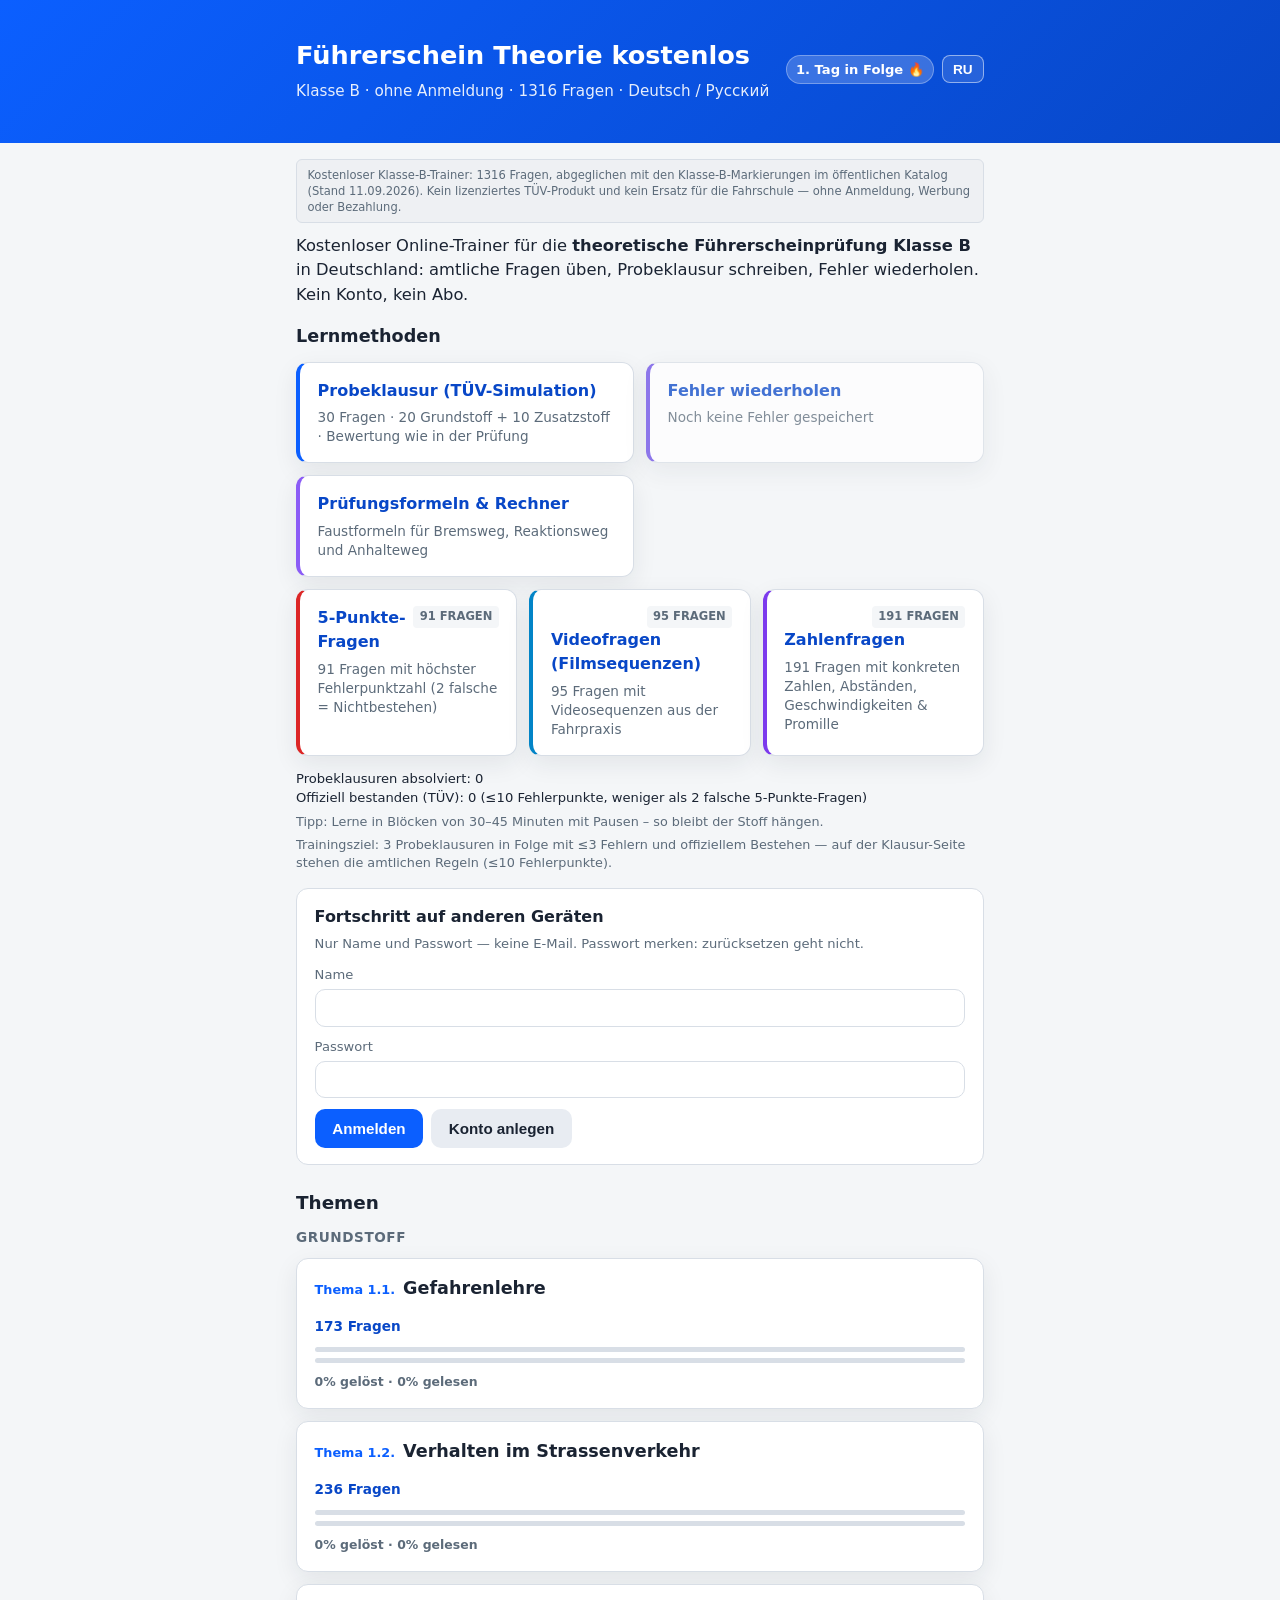
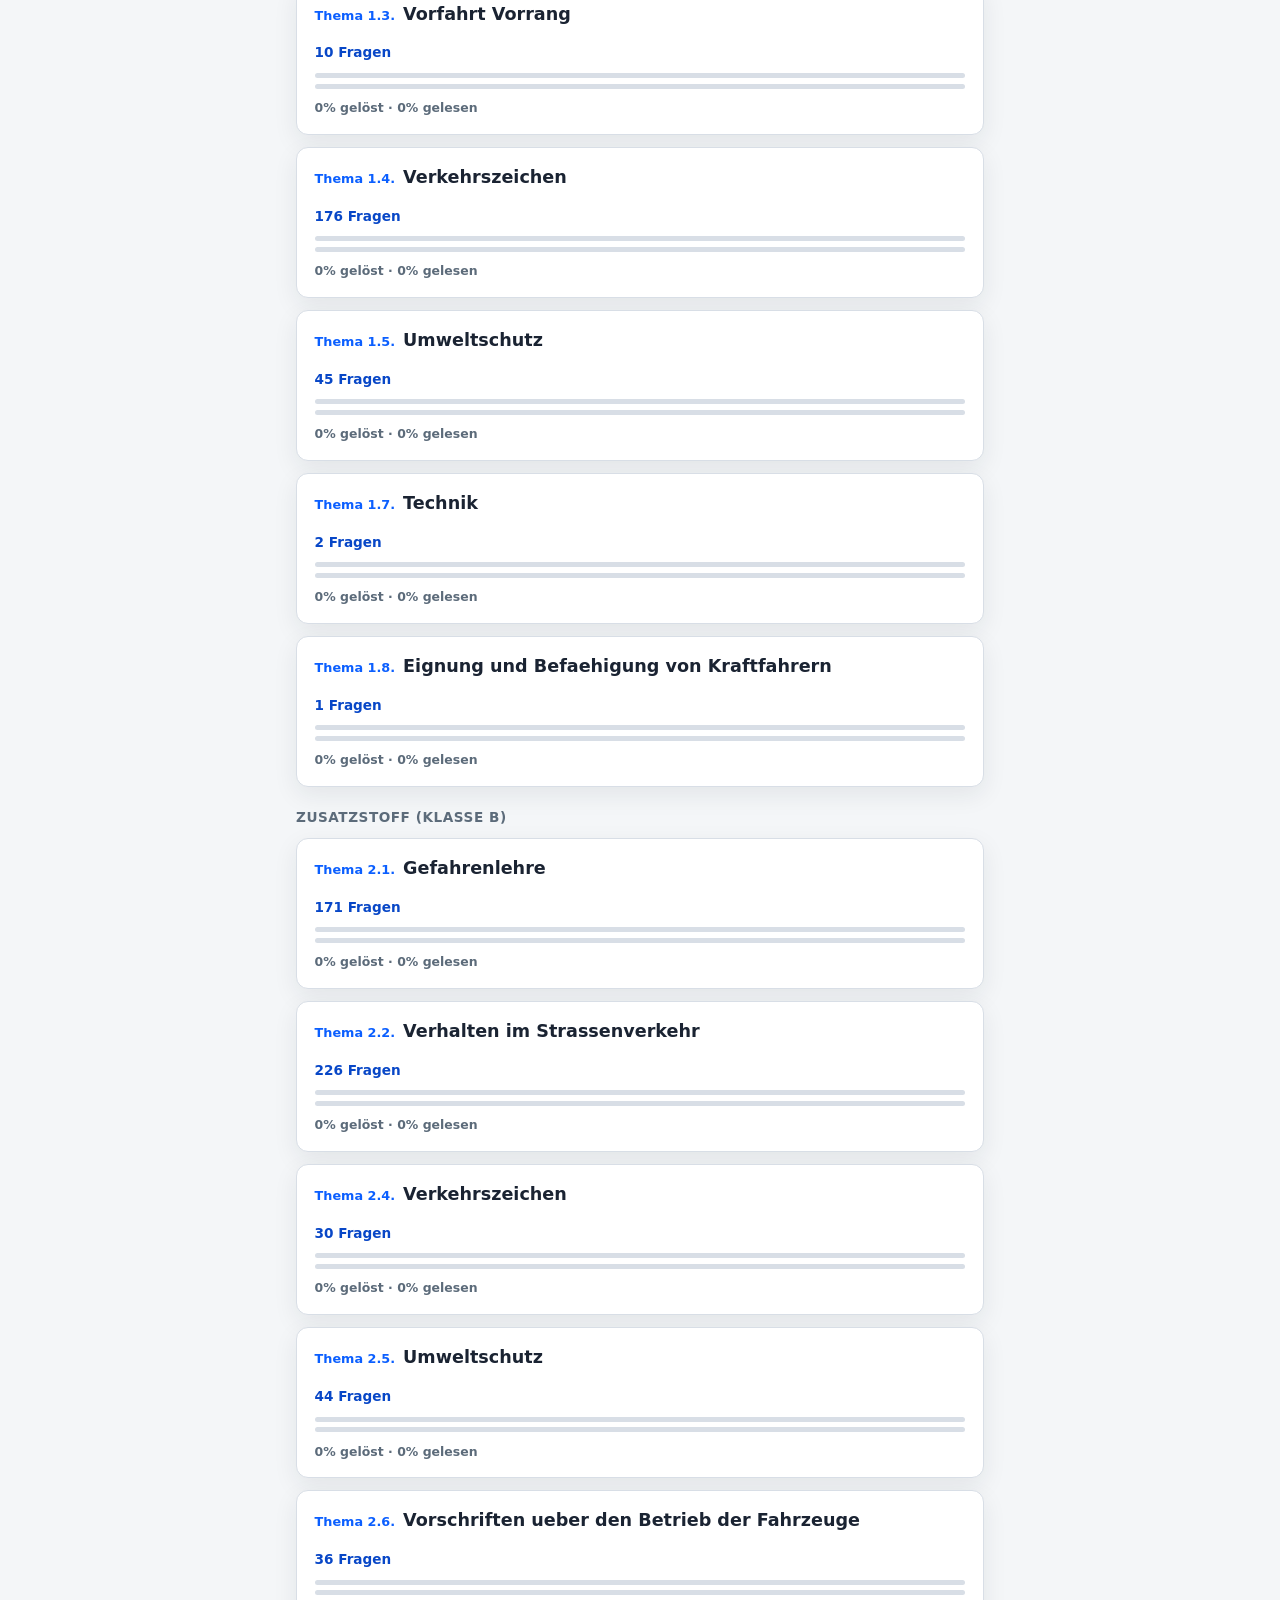
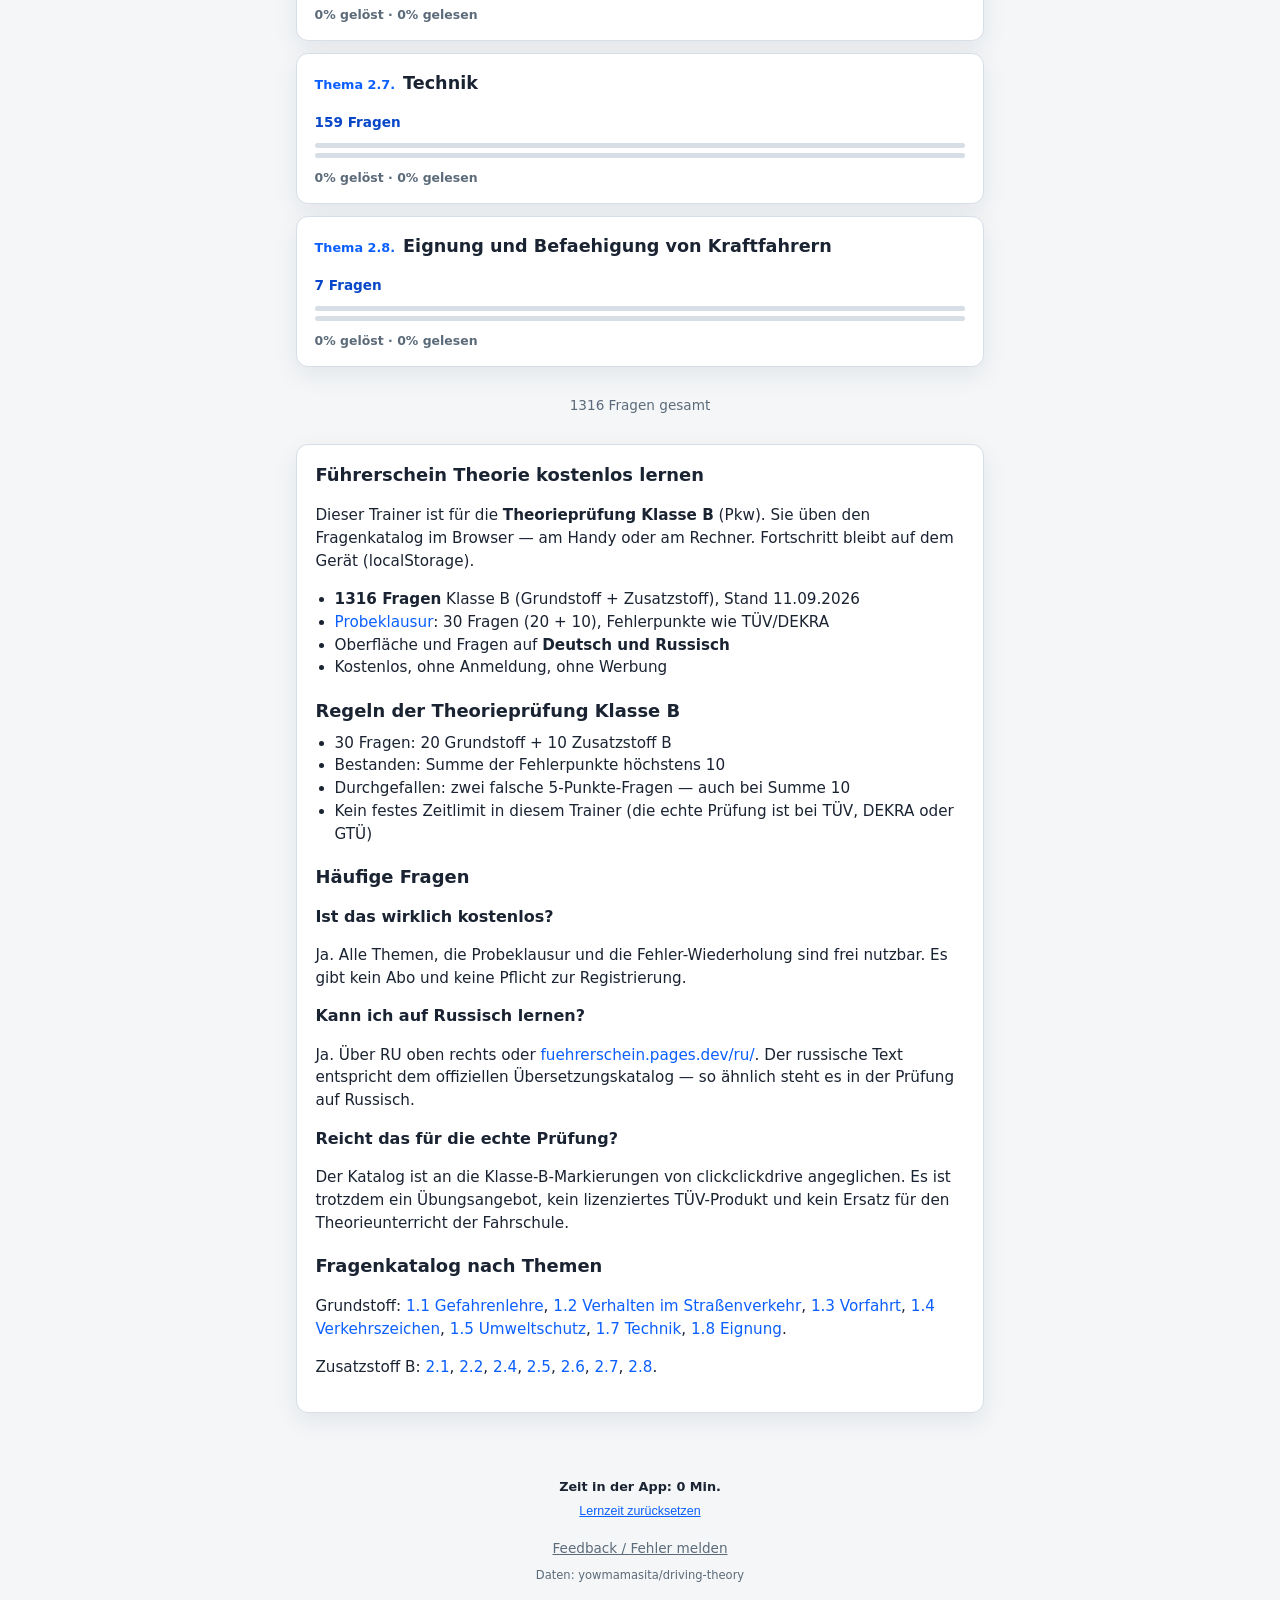
==== commit da0aa703: "feat: add Zahlenfragen (191), image lightbox zoom, and overall mastery progress bar" ====
--- a/public/index.html
+++ b/public/index.html
@@ -134,6 +134,15 @@
           <h3 id="study-video-heading">Videofragen</h3>
           <p id="study-video-desc" class="study-card-desc">Situationen mit Filmsequenz aus der Fahrpraxis</p>
         </a>
+        <a id="study-zahlen-link" class="study-card study-card--zahlen" href="topic.html?id=zahlenfragen">
+          <span class="study-card-badge">191 Fragen</span>
+          <h3 id="study-zahlen-heading">Zahlenfragen</h3>
+          <p id="study-zahlen-desc" class="study-card-desc">Fragen mit konkreten Zahlen, Abständen & Geschwindigkeiten</p>
+        </a>
+      </div>
+      <div id="overall-mastery" class="overall-mastery hidden" aria-live="polite">
+        <div id="overall-mastery-label" class="overall-mastery-label"></div>
+        <div class="overall-mastery-bar"><div id="overall-mastery-fill" class="overall-mastery-fill"></div></div>
       </div>
       <p id="study-readiness" class="study-readiness" aria-live="polite"></p>
       <p id="study-tip-session" class="study-tip"></p>
--- a/public/css/styles.css
+++ b/public/css/styles.css
@@ -1993,7 +1993,13 @@
 
 @media (min-width: 560px) {
   .study-fokus-grid {
-    grid-template-columns: 1fr 1fr;
+    grid-template-columns: repeat(2, 1fr);
+  }
+}
+
+@media (min-width: 780px) {
+  .study-fokus-grid {
+    grid-template-columns: repeat(3, 1fr);
   }
 }
 
@@ -2003,6 +2009,10 @@
 
 .study-card--video {
   border-left: 4px solid #0284c7;
+}
+
+.study-card--zahlen {
+  border-left: 4px solid #7c3aed;
 }
 
 .study-card-badge {
@@ -2015,3 +2025,90 @@
   padding: 0.15rem 0.4rem;
   border-radius: 4px;
 }
+
+/* Overall Catalog Mastery Bar */
+.overall-mastery {
+  margin-top: 0.85rem;
+  padding: 0.75rem 0.9rem;
+  background: var(--surface);
+  border: 1px solid var(--border);
+  border-radius: var(--radius);
+}
+
+.overall-mastery-label {
+  font-size: 0.86rem;
+  font-weight: 600;
+  color: var(--text);
+  margin-bottom: 0.45rem;
+}
+
+.overall-mastery-bar {
+  width: 100%;
+  height: 8px;
+  background: var(--bg);
+  border-radius: 999px;
+  overflow: hidden;
+  border: 1px solid var(--border);
+}
+
+.overall-mastery-fill {
+  height: 100%;
+  width: 0%;
+  background: linear-gradient(90deg, var(--accent), #16a34a);
+  border-radius: 999px;
+  transition: width 0.35s ease;
+}
+
+/* Question Image Tap-to-Zoom Lightbox */
+.question-media-wrap .question-image {
+  cursor: zoom-in;
+}
+
+.img-lightbox {
+  position: fixed;
+  inset: 0;
+  z-index: 2000;
+  background: rgba(15, 23, 42, 0.92);
+  display: flex;
+  align-items: center;
+  justify-content: center;
+  padding: 1rem;
+  cursor: zoom-out;
+}
+
+.img-lightbox.hidden {
+  display: none;
+}
+
+.img-lightbox-img {
+  max-width: 100%;
+  max-height: 92vh;
+  width: auto;
+  height: auto;
+  border-radius: 8px;
+  box-shadow: 0 20px 50px rgba(0, 0, 0, 0.5);
+  object-fit: contain;
+}
+
+.img-lightbox-close {
+  position: fixed;
+  top: 0.9rem;
+  right: 1rem;
+  width: 44px;
+  height: 44px;
+  border-radius: 999px;
+  border: 1px solid rgba(255, 255, 255, 0.35);
+  background: rgba(15, 23, 42, 0.8);
+  color: #fff;
+  font-size: 1.75rem;
+  line-height: 1;
+  display: inline-flex;
+  align-items: center;
+  justify-content: center;
+  cursor: pointer;
+  z-index: 2001;
+}
+
+.img-lightbox-close:hover {
+  background: rgba(255, 255, 255, 0.2);
+}
